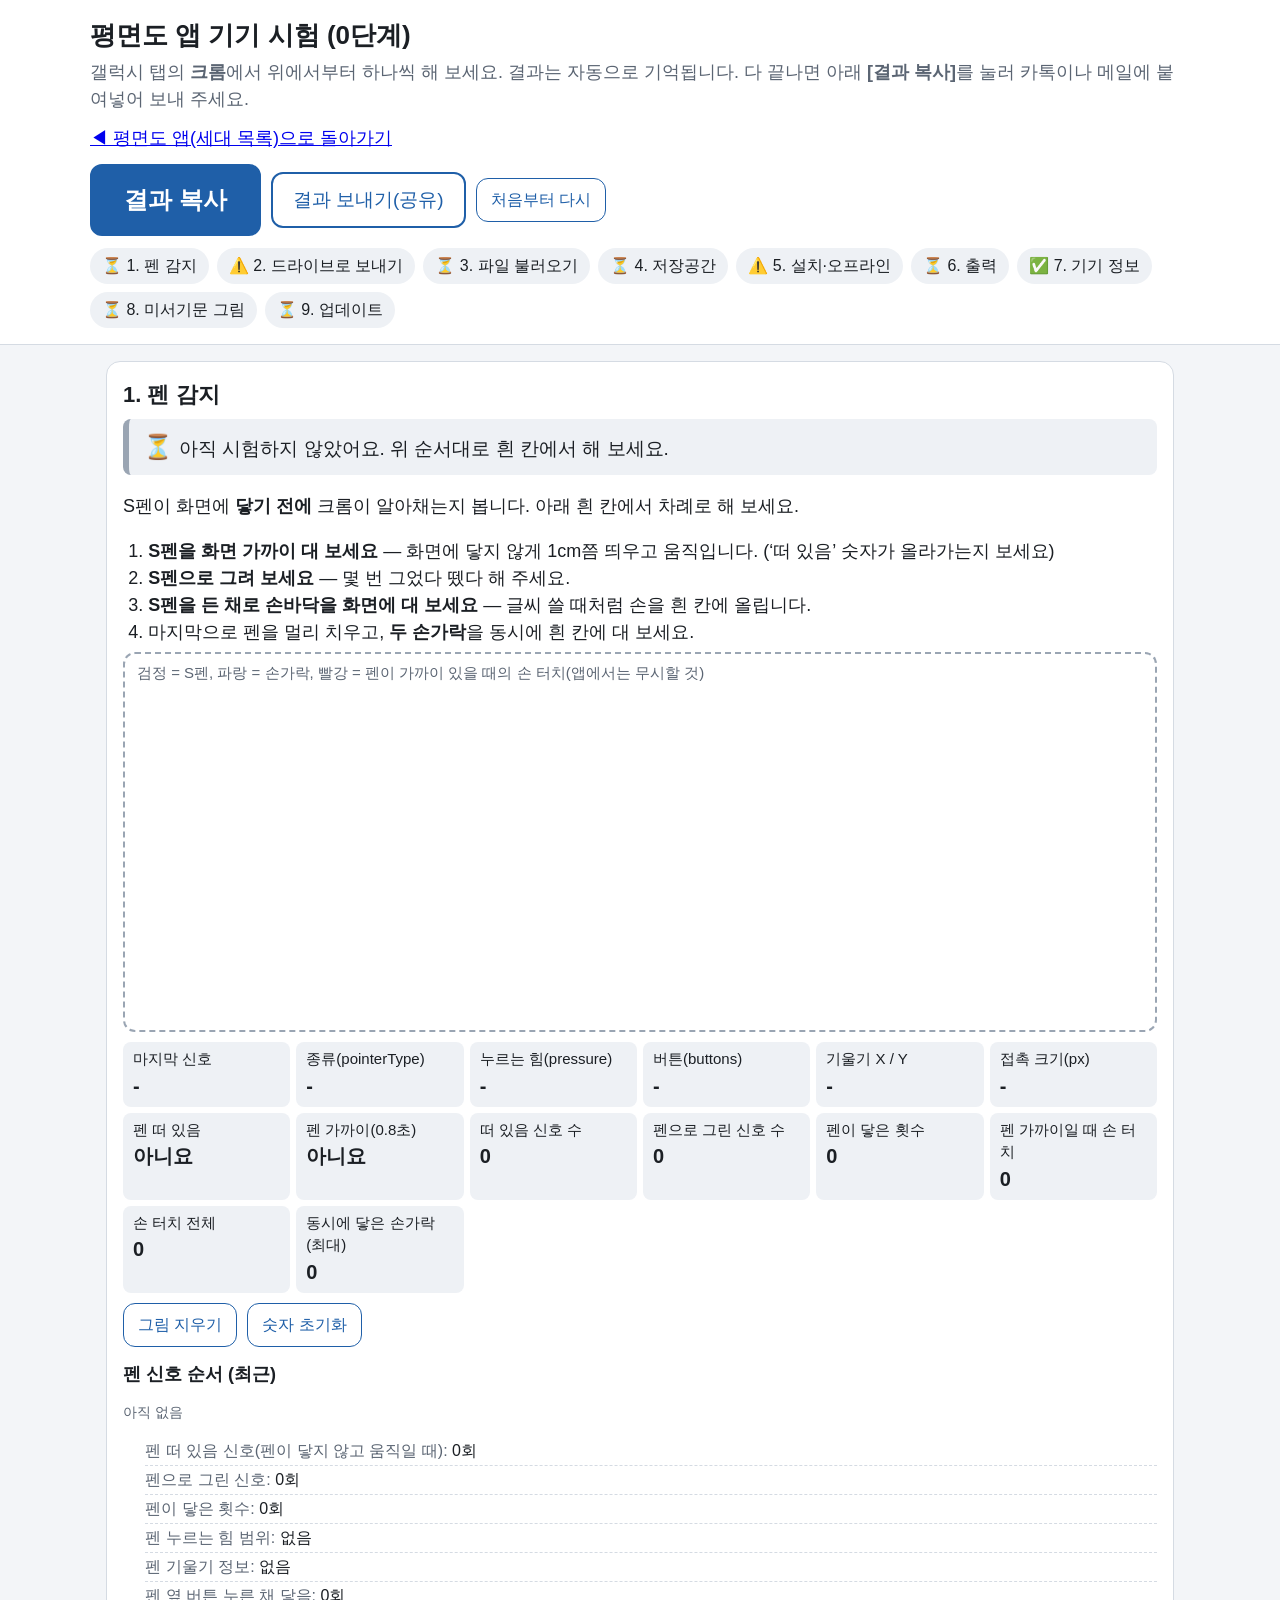
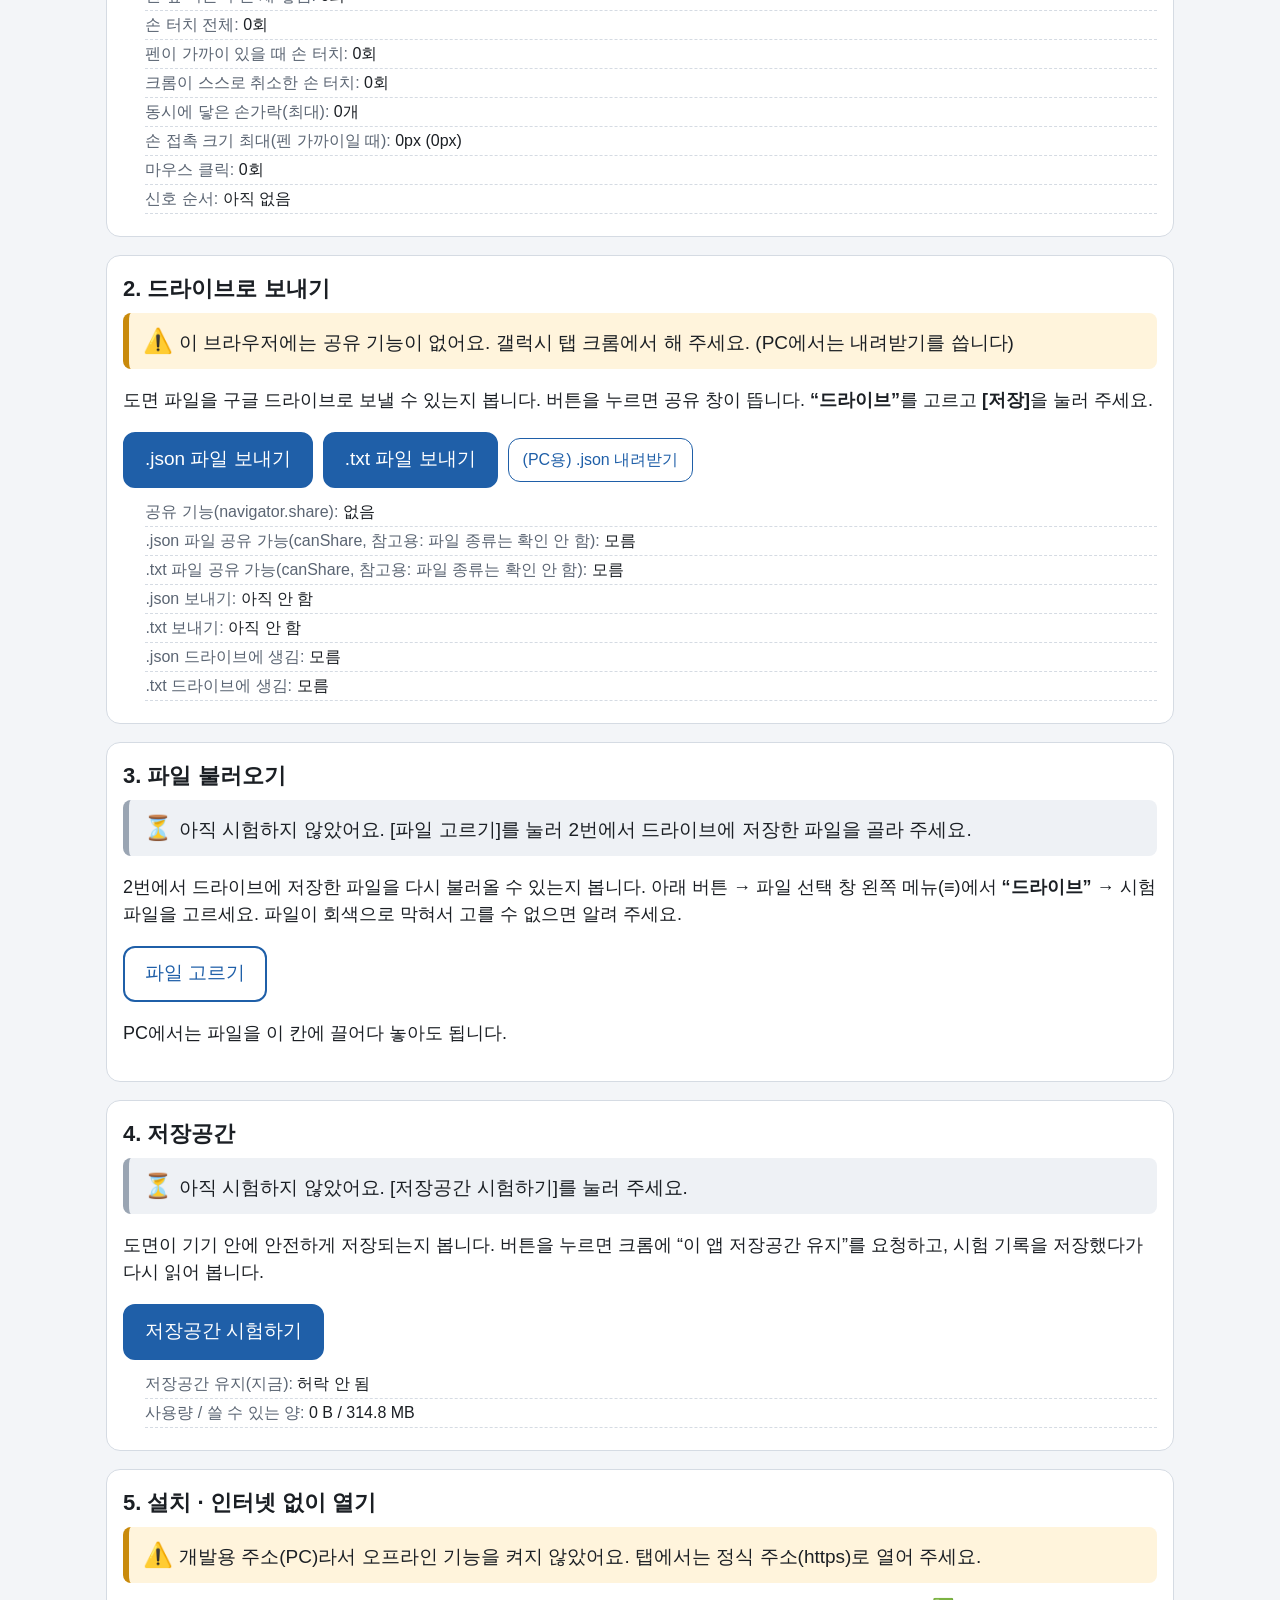
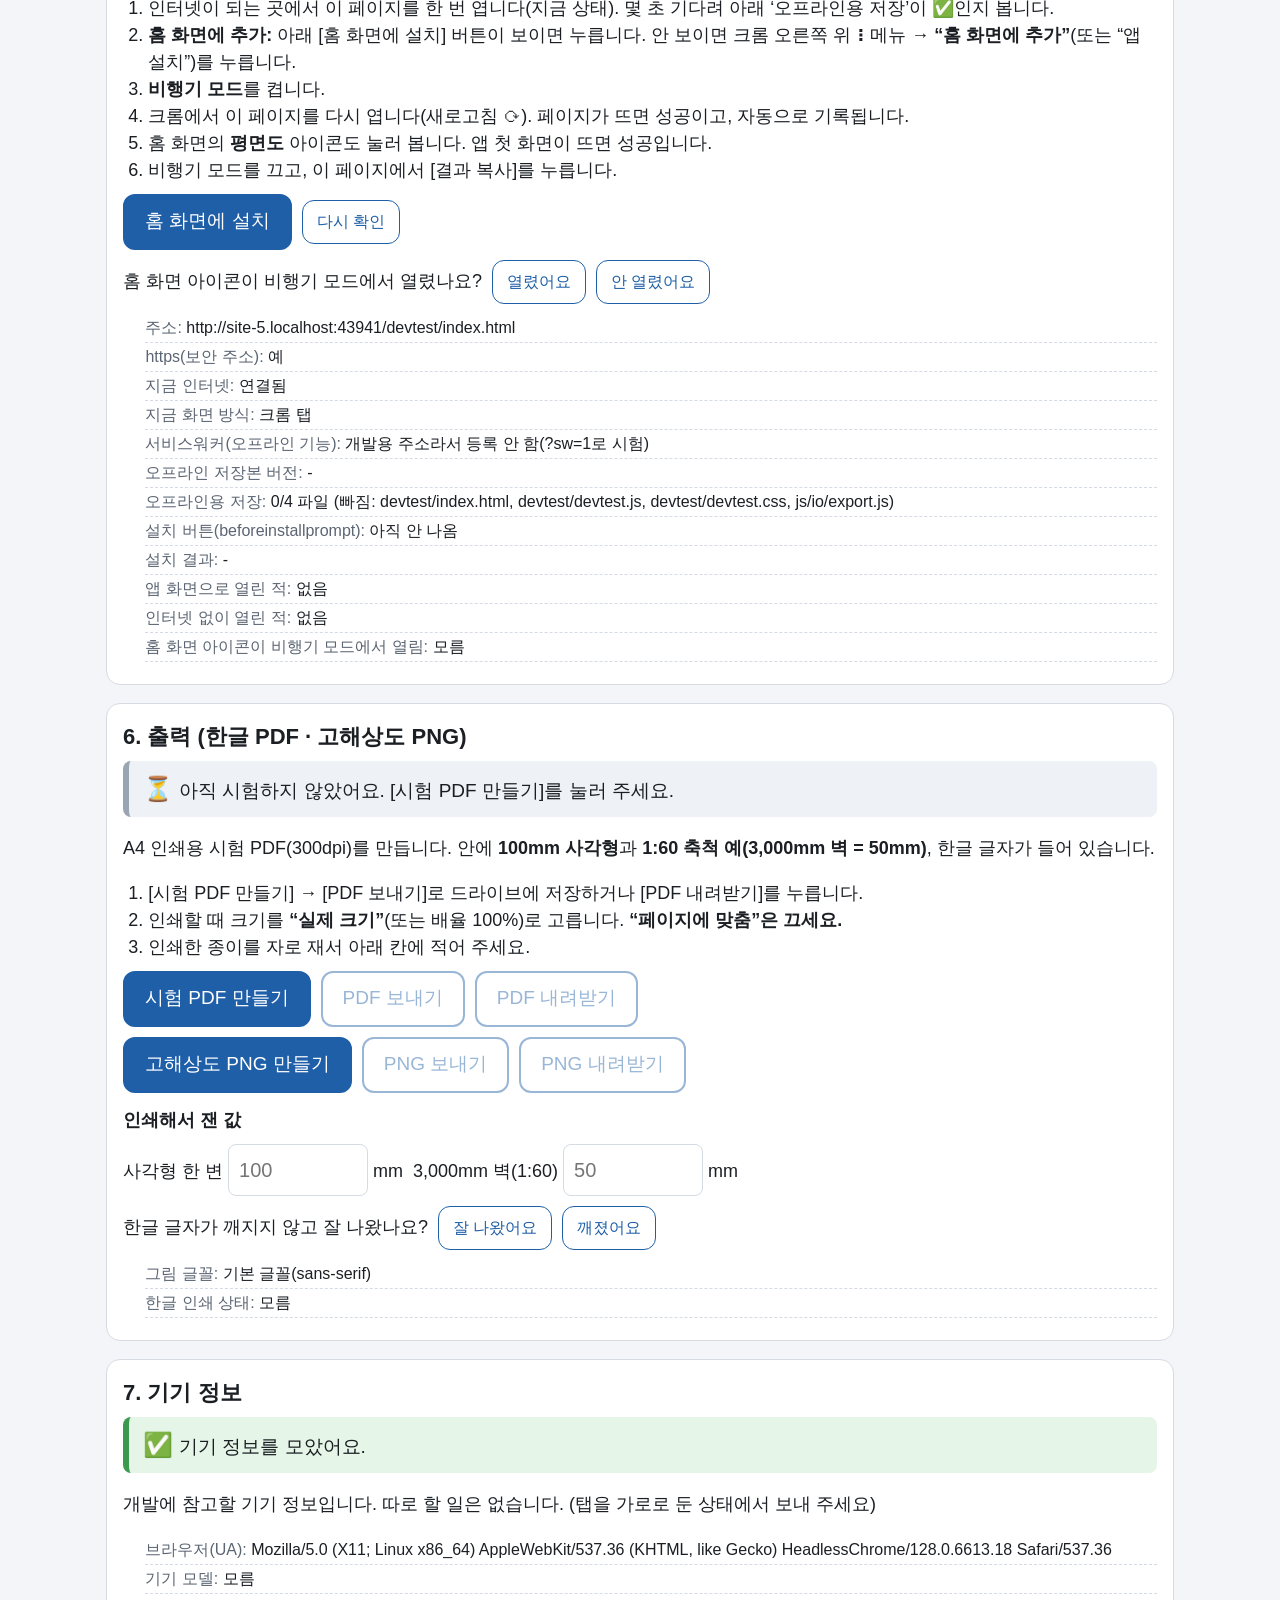
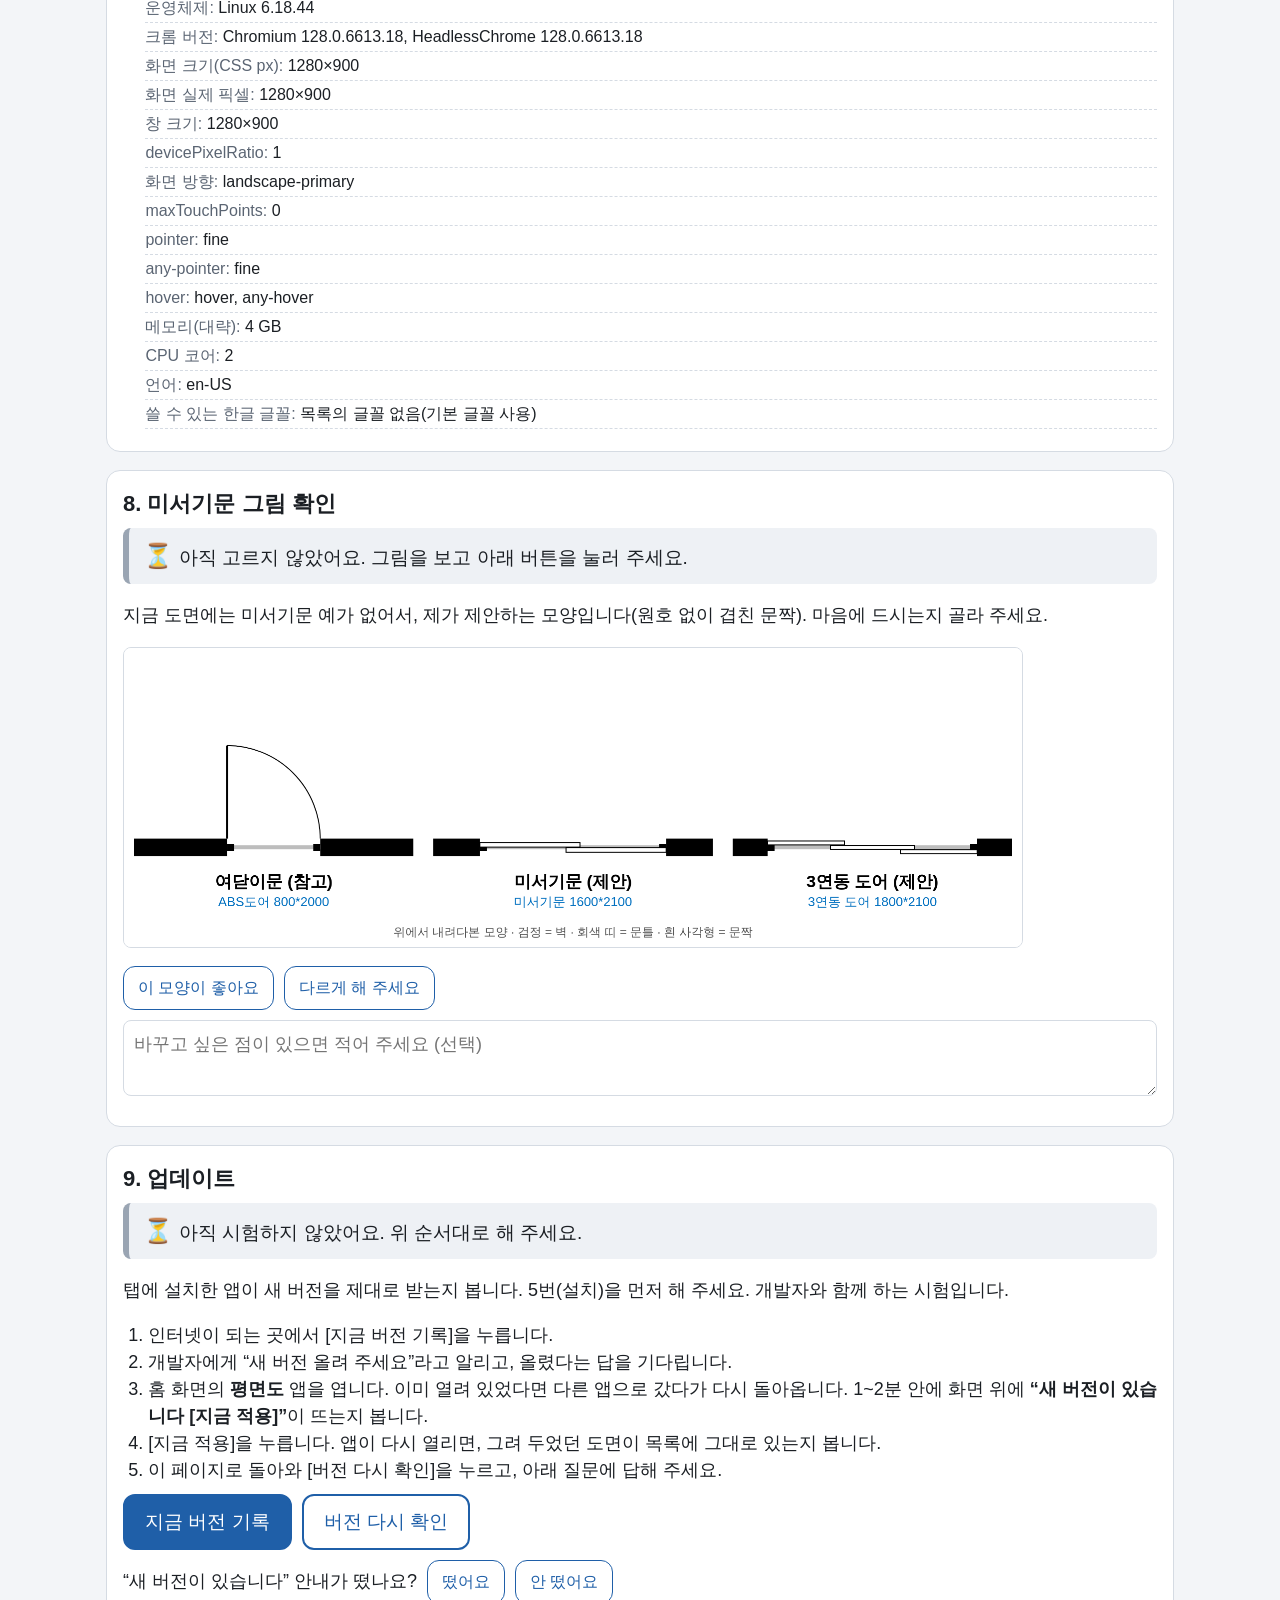
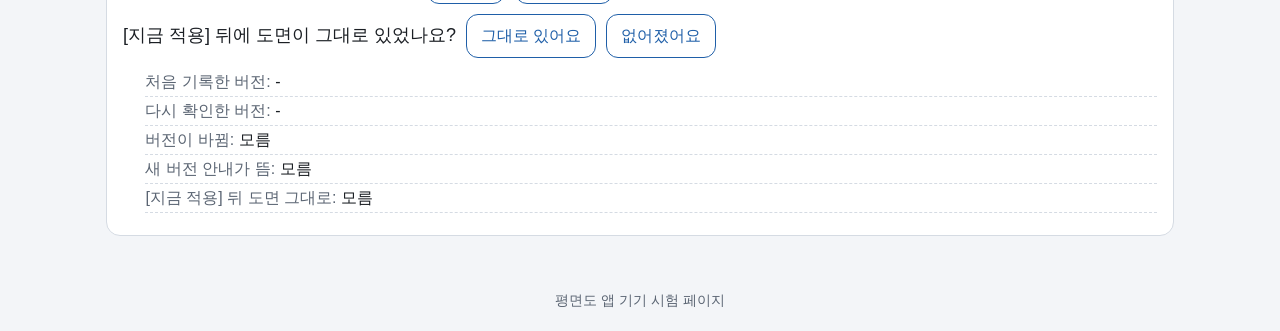
==== devtest/index.html @ 55244ece "평면도 앱 0.6.1: 사선 벽, 회전(되돌리기와 분리) Co-Authored-By: Claude Opus 5.5 <noreply@anthropic.com>" ====
<!doctype html>
<html lang="ko">
<head>
<meta charset="utf-8">
<meta name="viewport" content="width=device-width, initial-scale=1">
<title>평면도 앱 기기 시험</title>
<meta name="theme-color" content="#1f5fae">
<!-- The app manifest lets Chrome offer "install" from this page too (scope = app root). -->
<link rel="manifest" href="../manifest.webmanifest">
<link rel="icon" href="../icons/icon.svg" type="image/svg+xml">
<link rel="stylesheet" href="./devtest.css">
<script type="module" src="./devtest.js"></script>
</head>
<body>

<header class="top">
  <div class="top-inner">
    <h1>평면도 앱 기기 시험 (0단계)</h1>
    <p class="intro">
      갤럭시 탭의 <b>크롬</b>에서 위에서부터 하나씩 해 보세요. 결과는 자동으로 기억됩니다.
      다 끝나면 아래 <b>[결과 복사]</b>를 눌러 카톡이나 메일에 붙여넣어 보내 주세요.
    </p>
    <p class="intro"><a href="../index.html">◀ 평면도 앱(세대 목록)으로 돌아가기</a></p>
    <div class="row">
      <button id="copyBtn" class="primary huge" type="button">결과 복사</button>
      <button id="shareResultBtn" type="button">결과 보내기(공유)</button>
      <button id="resetBtn" class="small" type="button">처음부터 다시</button>
    </div>
    <p id="copyMsg" class="msg" role="status"></p>
    <div id="copyFallbackBox" hidden>
      <p>아래 글을 길게 눌러 <b>전체 선택 → 복사</b>해 주세요.</p>
      <textarea id="copyFallback" readonly></textarea>
    </div>
    <ul id="overview" class="overview"></ul>
  </div>
</header>

<main>

  <!-- 1. Pen -->
  <section class="test" id="t-pen">
    <h2>1. 펜 감지</h2>
    <div class="status" data-status="pending"></div>
    <p>S펜이 화면에 <b>닿기 전에</b> 크롬이 알아채는지 봅니다. 아래 흰 칸에서 차례로 해 보세요.</p>
    <ol>
      <li><b>S펜을 화면 가까이 대 보세요</b> — 화면에 닿지 않게 1cm쯤 띄우고 움직입니다. (‘떠 있음’ 숫자가 올라가는지 보세요)</li>
      <li><b>S펜으로 그려 보세요</b> — 몇 번 그었다 뗐다 해 주세요.</li>
      <li><b>S펜을 든 채로 손바닥을 화면에 대 보세요</b> — 글씨 쓸 때처럼 손을 흰 칸에 올립니다.</li>
      <li>마지막으로 펜을 멀리 치우고, <b>두 손가락</b>을 동시에 흰 칸에 대 보세요.</li>
    </ol>
    <div class="pad-wrap" id="penPad">
      <canvas id="penInk"></canvas>
      <canvas id="penOverlay"></canvas>
      <span class="pad-hint">검정 = S펜, 파랑 = 손가락, 빨강 = 펜이 가까이 있을 때의 손 터치(앱에서는 무시할 것)</span>
    </div>
    <div class="live" id="penLive"></div>
    <div class="row">
      <button id="penClear" class="small" type="button">그림 지우기</button>
      <button id="penReset" class="small" type="button">숫자 초기화</button>
    </div>
    <h3>펜 신호 순서 (최근)</h3>
    <p class="seq" id="penSeq">아직 없음</p>
    <ul class="facts"></ul>
  </section>

  <!-- 2. Share to Drive -->
  <section class="test" id="t-share">
    <h2>2. 드라이브로 보내기</h2>
    <div class="status" data-status="pending"></div>
    <p>도면 파일을 구글 드라이브로 보낼 수 있는지 봅니다. 버튼을 누르면 공유 창이 뜹니다. <b>“드라이브”</b>를 고르고 <b>[저장]</b>을 눌러 주세요.</p>
    <div class="row">
      <button id="shareJson" class="primary" type="button">.json 파일 보내기</button>
      <button id="shareTxt" class="primary" type="button">.txt 파일 보내기</button>
      <button id="downloadJson" class="small" type="button">(PC용) .json 내려받기</button>
    </div>
    <p id="shareMsg" class="msg" role="status"></p>
    <div id="shareConfirm" hidden>
      <p>드라이브에 파일이 생겼나요? (드라이브 앱이나 drive.google.com에서 확인)</p>
      <div class="row">
        <button class="small" type="button" data-confirm="json-yes">.json 생겼어요</button>
        <button class="small" type="button" data-confirm="json-no">.json 안 생겼어요</button>
        <button class="small" type="button" data-confirm="txt-yes">.txt 생겼어요</button>
        <button class="small" type="button" data-confirm="txt-no">.txt 안 생겼어요</button>
      </div>
    </div>
    <ul class="facts"></ul>
  </section>

  <!-- 3. File import -->
  <section class="test" id="t-file">
    <h2>3. 파일 불러오기</h2>
    <div class="status" data-status="pending"></div>
    <p>2번에서 드라이브에 저장한 파일을 다시 불러올 수 있는지 봅니다. 아래 버튼 → 파일 선택 창 왼쪽 메뉴(≡)에서 <b>“드라이브”</b> → 시험 파일을 고르세요.
      파일이 회색으로 막혀서 고를 수 없으면 알려 주세요.</p>
    <div class="row">
      <label class="filebtn">파일 고르기<input type="file" id="fileInput"></label>
    </div>
    <p class="intro">PC에서는 파일을 이 칸에 끌어다 놓아도 됩니다.</p>
    <ul class="facts"></ul>
  </section>

  <!-- 4. Storage -->
  <section class="test" id="t-storage">
    <h2>4. 저장공간</h2>
    <div class="status" data-status="pending"></div>
    <p>도면이 기기 안에 안전하게 저장되는지 봅니다. 버튼을 누르면 크롬에 “이 앱 저장공간 유지”를 요청하고, 시험 기록을 저장했다가 다시 읽어 봅니다.</p>
    <div class="row">
      <button id="storageBtn" class="primary" type="button">저장공간 시험하기</button>
    </div>
    <ul class="facts"></ul>
  </section>

  <!-- 5. Install / offline -->
  <section class="test" id="t-install">
    <h2>5. 설치 · 인터넷 없이 열기</h2>
    <div class="status" data-status="pending"></div>
    <ol>
      <li>인터넷이 되는 곳에서 이 페이지를 한 번 엽니다(지금 상태). 몇 초 기다려 아래 ‘오프라인용 저장’이 ✅인지 봅니다.</li>
      <li><b>홈 화면에 추가:</b> 아래 [홈 화면에 설치] 버튼이 보이면 누릅니다. 안 보이면 크롬 오른쪽 위 <b>⋮</b> 메뉴 → <b>“홈 화면에 추가”</b>(또는 “앱 설치”)를 누릅니다.</li>
      <li><b>비행기 모드</b>를 켭니다.</li>
      <li>크롬에서 이 페이지를 다시 엽니다(새로고침 ⟳). 페이지가 뜨면 성공이고, 자동으로 기록됩니다.</li>
      <li>홈 화면의 <b>평면도</b> 아이콘도 눌러 봅니다. 앱 첫 화면이 뜨면 성공입니다.</li>
      <li>비행기 모드를 끄고, 이 페이지에서 [결과 복사]를 누릅니다.</li>
    </ol>
    <div class="row">
      <button id="installBtn" class="primary" type="button" hidden>홈 화면에 설치</button>
      <button id="installRecheck" class="small" type="button">다시 확인</button>
    </div>
    <div class="row" id="homeIconConfirm">
      <span>홈 화면 아이콘이 비행기 모드에서 열렸나요?</span>
      <button class="small" type="button" data-home="yes">열렸어요</button>
      <button class="small" type="button" data-home="no">안 열렸어요</button>
    </div>
    <ul class="facts"></ul>
  </section>

  <!-- 6. Print -->
  <section class="test" id="t-print">
    <h2>6. 출력 (한글 PDF · 고해상도 PNG)</h2>
    <div class="status" data-status="pending"></div>
    <p>A4 인쇄용 시험 PDF(300dpi)를 만듭니다. 안에 <b>100mm 사각형</b>과 <b>1:60 축척 예(3,000mm 벽 = 50mm)</b>, 한글 글자가 들어 있습니다.</p>
    <ol>
      <li>[시험 PDF 만들기] → [PDF 보내기]로 드라이브에 저장하거나 [PDF 내려받기]를 누릅니다.</li>
      <li>인쇄할 때 크기를 <b>“실제 크기”</b>(또는 배율 100%)로 고릅니다. <b>“페이지에 맞춤”은 끄세요.</b></li>
      <li>인쇄한 종이를 자로 재서 아래 칸에 적어 주세요.</li>
    </ol>
    <div class="row">
      <button id="pdfMake" class="primary" type="button">시험 PDF 만들기</button>
      <button id="pdfShare" type="button" disabled>PDF 보내기</button>
      <button id="pdfDownload" type="button" disabled>PDF 내려받기</button>
    </div>
    <div class="row">
      <button id="pngMake" class="primary" type="button">고해상도 PNG 만들기</button>
      <button id="pngShare" type="button" disabled>PNG 보내기</button>
      <button id="pngDownload" type="button" disabled>PNG 내려받기</button>
    </div>
    <p id="printMsg" class="msg" role="status"></p>
    <div class="preview" id="printPreview"></div>
    <h3>인쇄해서 잰 값</h3>
    <div class="row">
      <label>사각형 한 변 <input type="number" id="measSquare" inputmode="decimal" step="0.1" placeholder="100"> mm</label>
      <label>3,000mm 벽(1:60) <input type="number" id="measWall" inputmode="decimal" step="0.1" placeholder="50"> mm</label>
    </div>
    <div class="row">
      <span>한글 글자가 깨지지 않고 잘 나왔나요?</span>
      <button class="small" type="button" data-korean="yes">잘 나왔어요</button>
      <button class="small" type="button" data-korean="no">깨졌어요</button>
    </div>
    <ul class="facts"></ul>
  </section>

  <!-- 7. Device info -->
  <section class="test" id="t-device">
    <h2>7. 기기 정보</h2>
    <div class="status" data-status="pending"></div>
    <p>개발에 참고할 기기 정보입니다. 따로 할 일은 없습니다. (탭을 가로로 둔 상태에서 보내 주세요)</p>
    <ul class="facts"></ul>
  </section>

  <!-- 8. Sliding door drawing -->
  <section class="test" id="t-door">
    <h2>8. 미서기문 그림 확인</h2>
    <div class="status" data-status="pending"></div>
    <p>지금 도면에는 미서기문 예가 없어서, 제가 제안하는 모양입니다(원호 없이 겹친 문짝). 마음에 드시는지 골라 주세요.</p>
    <canvas id="doorCanvas" class="door-canvas" width="1800" height="600"></canvas>
    <div class="row">
      <button class="small" type="button" data-door="ok">이 모양이 좋아요</button>
      <button class="small" type="button" data-door="change">다르게 해 주세요</button>
    </div>
    <textarea id="doorNote" class="note" placeholder="바꾸고 싶은 점이 있으면 적어 주세요 (선택)"></textarea>
    <ul class="facts"></ul>
  </section>

  <!-- 9. Update -->
  <section class="test" id="t-update">
    <h2>9. 업데이트</h2>
    <div class="status" data-status="pending"></div>
    <p>탭에 설치한 앱이 새 버전을 제대로 받는지 봅니다. 5번(설치)을 먼저 해 주세요. 개발자와 함께 하는 시험입니다.</p>
    <ol>
      <li>인터넷이 되는 곳에서 [지금 버전 기록]을 누릅니다.</li>
      <li>개발자에게 “새 버전 올려 주세요”라고 알리고, 올렸다는 답을 기다립니다.</li>
      <li>홈 화면의 <b>평면도</b> 앱을 엽니다. 이미 열려 있었다면 다른 앱으로 갔다가 다시 돌아옵니다. 1~2분 안에 화면 위에 <b>“새 버전이 있습니다 [지금 적용]”</b>이 뜨는지 봅니다.</li>
      <li>[지금 적용]을 누릅니다. 앱이 다시 열리면, 그려 두었던 도면이 목록에 그대로 있는지 봅니다.</li>
      <li>이 페이지로 돌아와 [버전 다시 확인]을 누르고, 아래 질문에 답해 주세요.</li>
    </ol>
    <div class="row">
      <button id="updateRecord" class="primary" type="button">지금 버전 기록</button>
      <button id="updateRecheck" type="button">버전 다시 확인</button>
    </div>
    <div class="row">
      <span>“새 버전이 있습니다” 안내가 떴나요?</span>
      <button class="small" type="button" data-update-banner="yes">떴어요</button>
      <button class="small" type="button" data-update-banner="no">안 떴어요</button>
    </div>
    <div class="row">
      <span>[지금 적용] 뒤에 도면이 그대로 있었나요?</span>
      <button class="small" type="button" data-update-kept="yes">그대로 있어요</button>
      <button class="small" type="button" data-update-kept="no">없어졌어요</button>
    </div>
    <ul class="facts"></ul>
  </section>

</main>

<footer id="footer">평면도 앱 기기 시험 페이지</footer>
</body>
</html>
---- devtest/devtest.css ----
/* Stage-0 device test page. Big touch targets, plain layout, light theme (tablet in the field). */

:root {
  --font: "Malgun Gothic", "맑은 고딕", "Apple SD Gothic Neo", "Noto Sans KR", "Noto Sans CJK KR", sans-serif;
  --bg: #f3f5f8;
  --card: #ffffff;
  --text: #1b1f24;
  --muted: #5b6573;
  --line: #d5dbe3;
  --primary: #1f5fa8;
  --primary-text: #ffffff;
  --ok-bg: #e5f5e8;
  --ok-line: #3c9a4f;
  --fail-bg: #fde8e8;
  --fail-line: #c63b3b;
  --warn-bg: #fff4dc;
  --warn-line: #c98a0b;
  --pending-bg: #eef1f5;
  --pending-line: #9aa5b3;
  color-scheme: light;
}

* { box-sizing: border-box; }

html { -webkit-text-size-adjust: 100%; }

body {
  margin: 0;
  background: var(--bg);
  color: var(--text);
  font-family: var(--font);
  font-size: 18px;
  line-height: 1.5;
}

.top {
  background: var(--card);
  border-bottom: 1px solid var(--line);
  padding: 16px;
}

.top h1 { margin: 0 0 4px; font-size: 26px; }
.top .intro { margin: 0 0 12px; color: var(--muted); }

main, .top-inner { max-width: 1100px; margin: 0 auto; }
main { padding: 16px; }

.row { display: flex; flex-wrap: wrap; gap: 10px; align-items: center; margin: 10px 0; }

button, .filebtn {
  font: inherit;
  font-size: 19px;
  min-height: 56px;
  padding: 10px 20px;
  border-radius: 12px;
  border: 2px solid var(--primary);
  background: var(--card);
  color: var(--primary);
  cursor: pointer;
  touch-action: manipulation;
  display: inline-flex;
  align-items: center;
  justify-content: center;
}
button:active, .filebtn:active { transform: translateY(1px); }
button.primary { background: var(--primary); color: var(--primary-text); }
button.huge { font-size: 24px; min-height: 72px; padding: 12px 32px; font-weight: bold; }
button.small { font-size: 16px; min-height: 44px; padding: 6px 14px; border-width: 1px; }
button:disabled { opacity: 0.45; cursor: default; }
button.chosen { background: var(--ok-line); border-color: var(--ok-line); color: #fff; }

.filebtn input { display: none; }

.msg { margin: 8px 0; font-weight: bold; }

textarea {
  width: 100%;
  min-height: 220px;
  font: 15px/1.4 ui-monospace, Consolas, monospace;
  padding: 10px;
  border: 1px solid var(--line);
  border-radius: 8px;
}
textarea.note { min-height: 70px; font: inherit; }

input[type="number"] {
  font: inherit;
  font-size: 20px;
  width: 7em;
  min-height: 52px;
  padding: 6px 10px;
  border: 1px solid var(--line);
  border-radius: 8px;
}

/* Overview list of all tests at the top. */
.overview { list-style: none; margin: 12px 0 0; padding: 0; display: flex; flex-wrap: wrap; gap: 8px; }
.overview a {
  display: inline-block;
  padding: 6px 12px;
  border-radius: 999px;
  background: var(--pending-bg);
  color: var(--text);
  text-decoration: none;
  font-size: 16px;
}

/* One card per test. */
.test {
  background: var(--card);
  border: 1px solid var(--line);
  border-radius: 14px;
  padding: 16px;
  margin: 0 0 18px;
}
.test h2 { margin: 0 0 8px; font-size: 22px; }
.test h3 { margin: 14px 0 4px; font-size: 18px; }
.test ol, .test ul { margin: 6px 0; padding-left: 1.4em; }

.status {
  border-left: 6px solid var(--pending-line);
  background: var(--pending-bg);
  border-radius: 8px;
  padding: 10px 14px;
  margin: 8px 0 12px;
  font-size: 19px;
}
.status[data-status="ok"] { border-color: var(--ok-line); background: var(--ok-bg); }
.status[data-status="fail"] { border-color: var(--fail-line); background: var(--fail-bg); }
.status[data-status="warn"] { border-color: var(--warn-line); background: var(--warn-bg); }
.status .icon { font-size: 24px; margin-right: 6px; }

.facts { margin: 8px 0; padding: 0; list-style: none; font-size: 16px; color: var(--muted); }
.facts li { padding: 2px 0; border-bottom: 1px dashed var(--line); }
.facts b { color: var(--text); font-weight: normal; }

/* Pen test canvas. */
.pad-wrap {
  position: relative;
  width: 100%;
  height: 380px;
  border: 2px dashed var(--pending-line);
  border-radius: 12px;
  background: #fff;
  overflow: hidden;
}
.pad-wrap canvas { position: absolute; left: 0; top: 0; width: 100%; height: 100%; }
#penInk { touch-action: none; }
#penOverlay { pointer-events: none; }
.pad-hint {
  position: absolute; left: 12px; top: 8px;
  color: var(--muted); font-size: 15px; pointer-events: none;
}

.live {
  display: grid;
  grid-template-columns: repeat(auto-fill, minmax(150px, 1fr));
  gap: 6px;
  margin: 10px 0;
}
.live div {
  background: var(--pending-bg);
  border-radius: 8px;
  padding: 6px 10px;
  font-size: 15px;
}
.live div b { display: block; font-size: 20px; }
.live .on { background: var(--ok-bg); }

.seq { font-size: 14px; color: var(--muted); word-break: break-all; }

.door-canvas { width: 100%; max-width: 900px; height: auto; border: 1px solid var(--line); border-radius: 8px; background: #fff; }

.preview img { max-width: 220px; border: 1px solid var(--line); }

footer { color: var(--muted); font-size: 14px; text-align: center; padding: 20px; }

@media (max-width: 600px) {
  body { font-size: 17px; }
  .top h1 { font-size: 22px; }
  button.huge { width: 100%; }
}
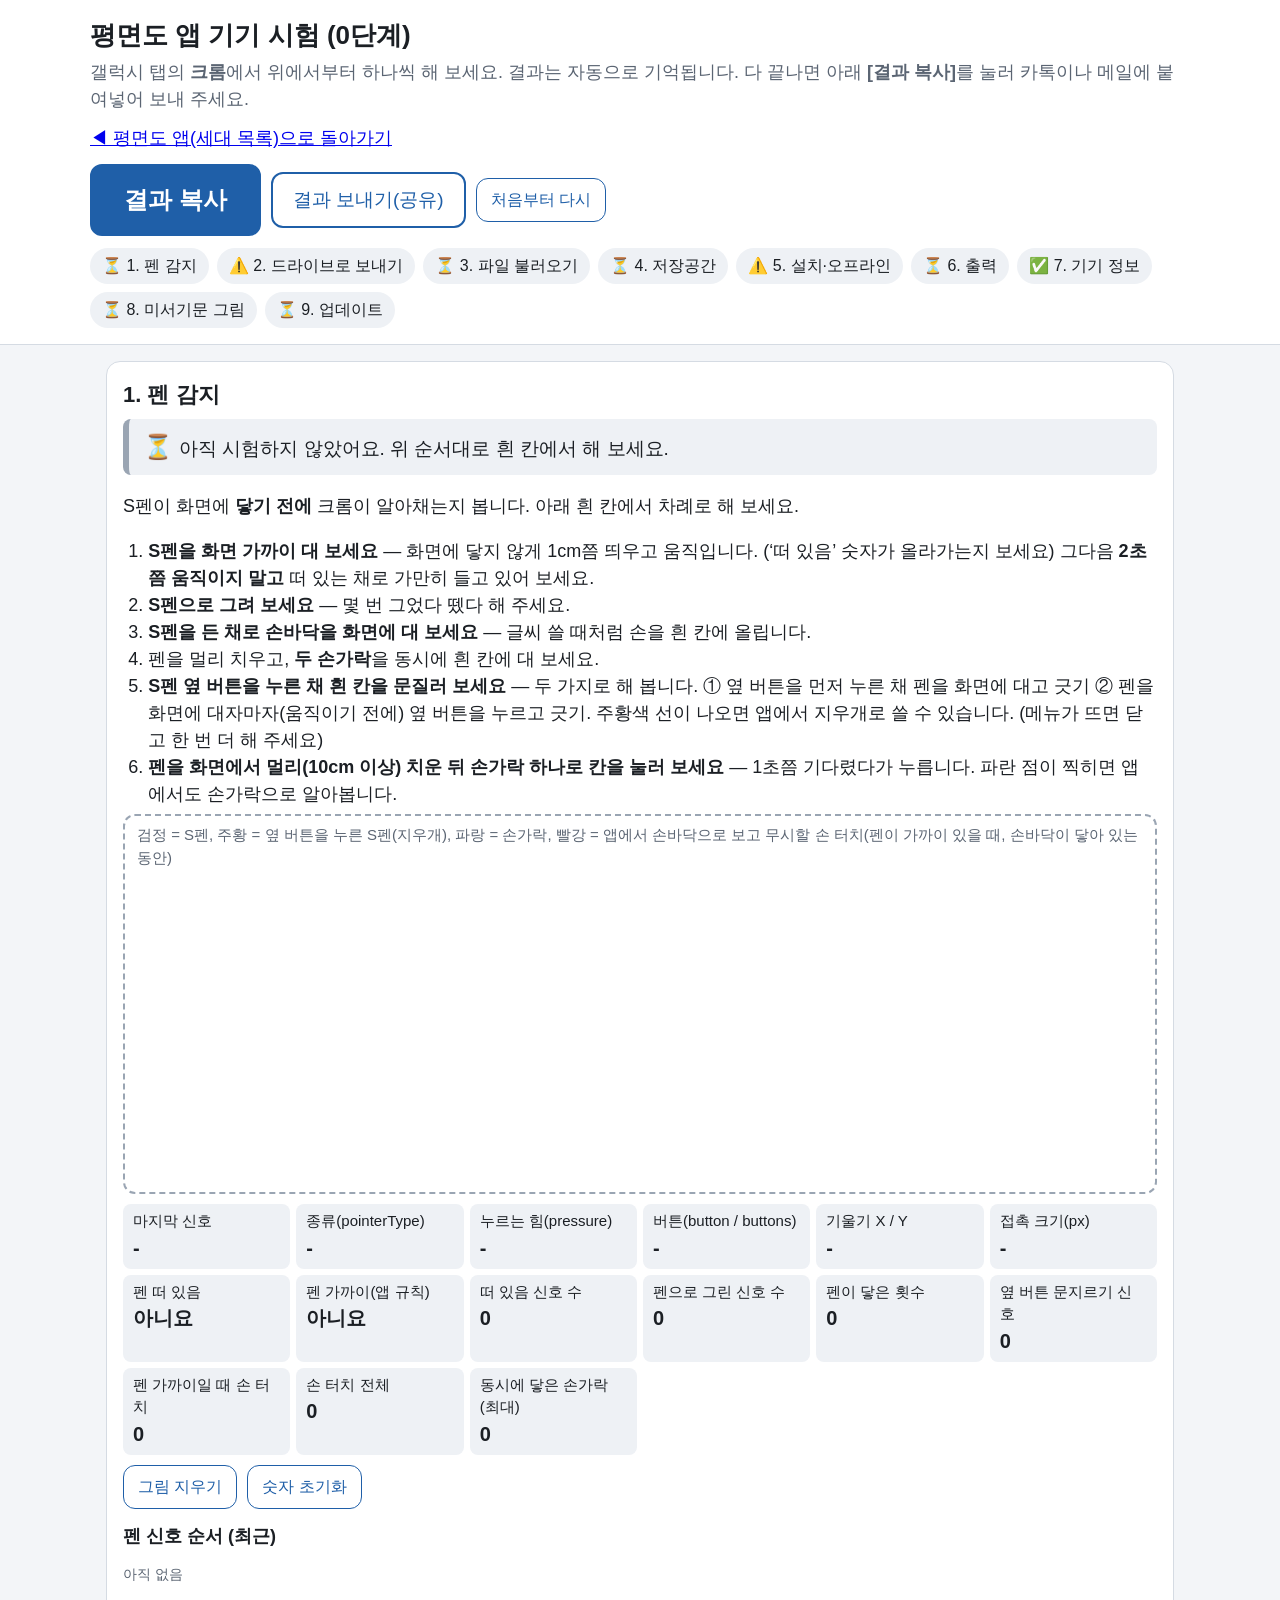
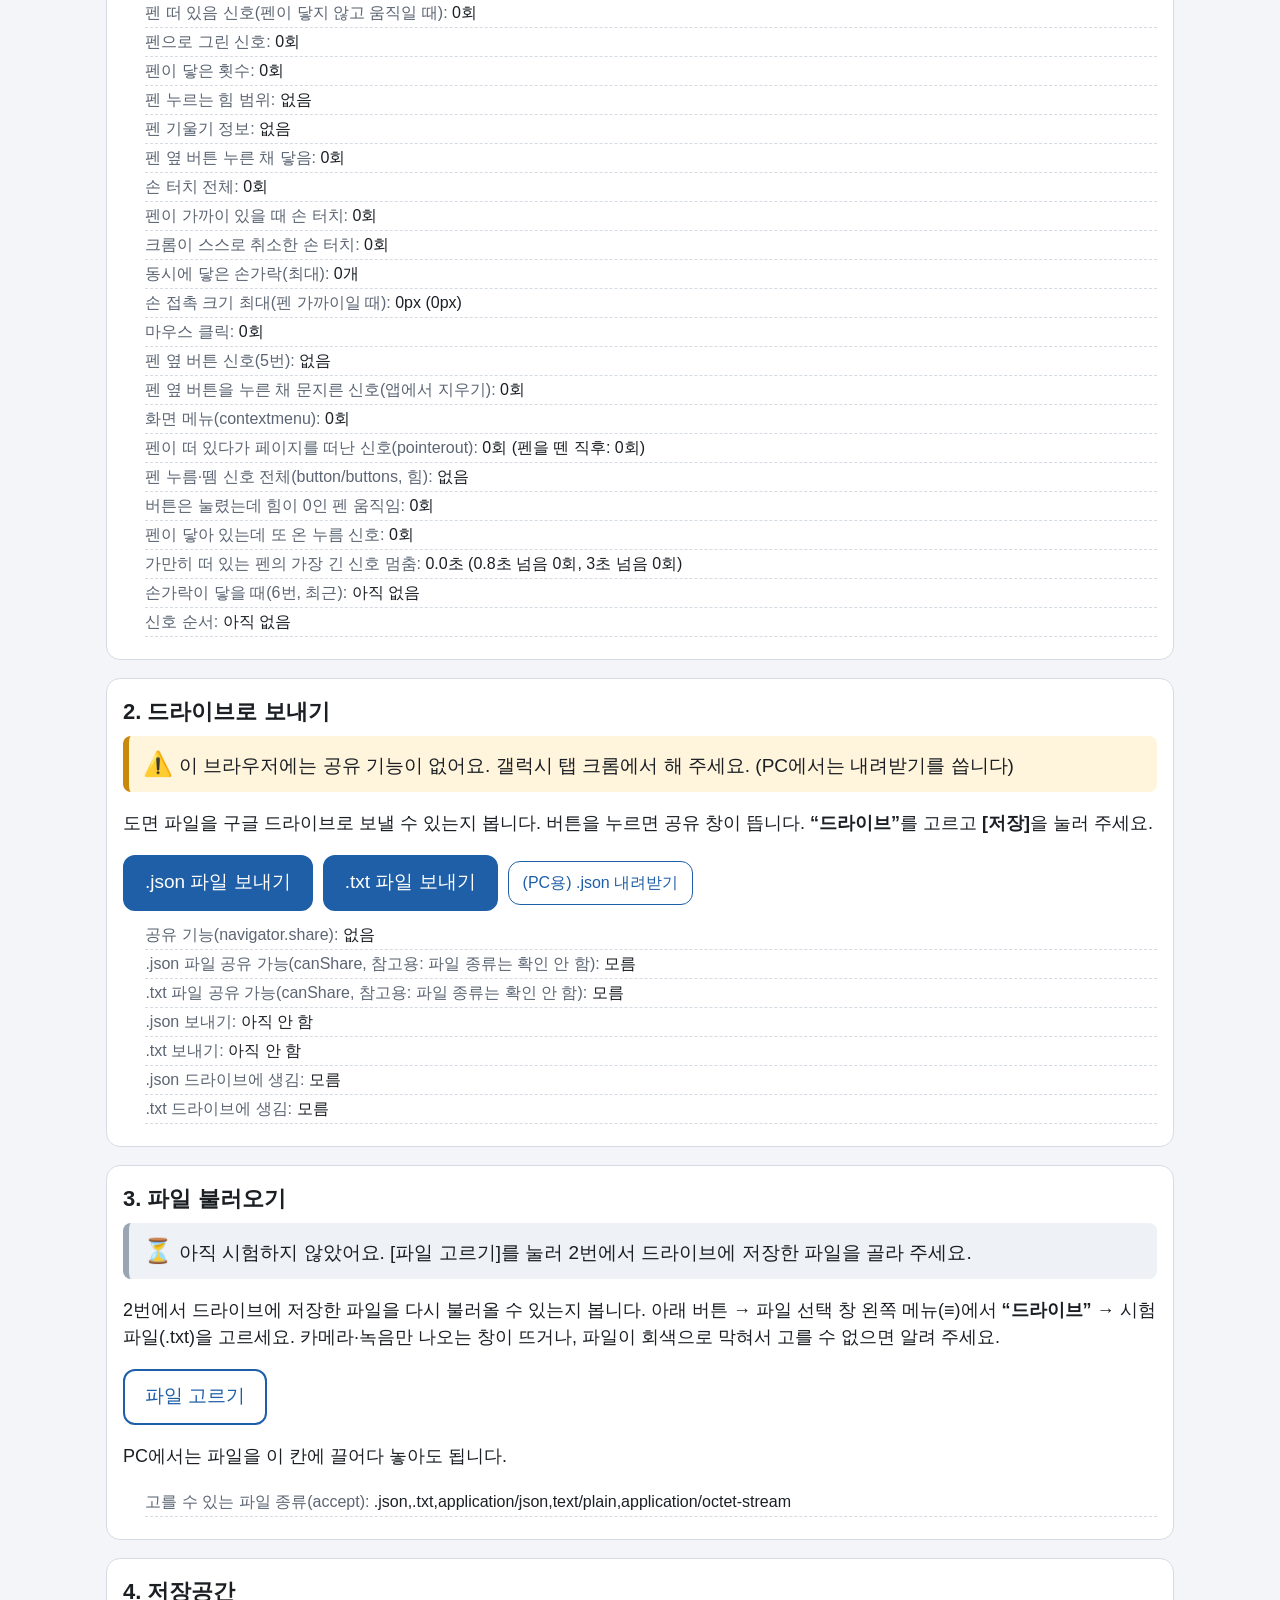
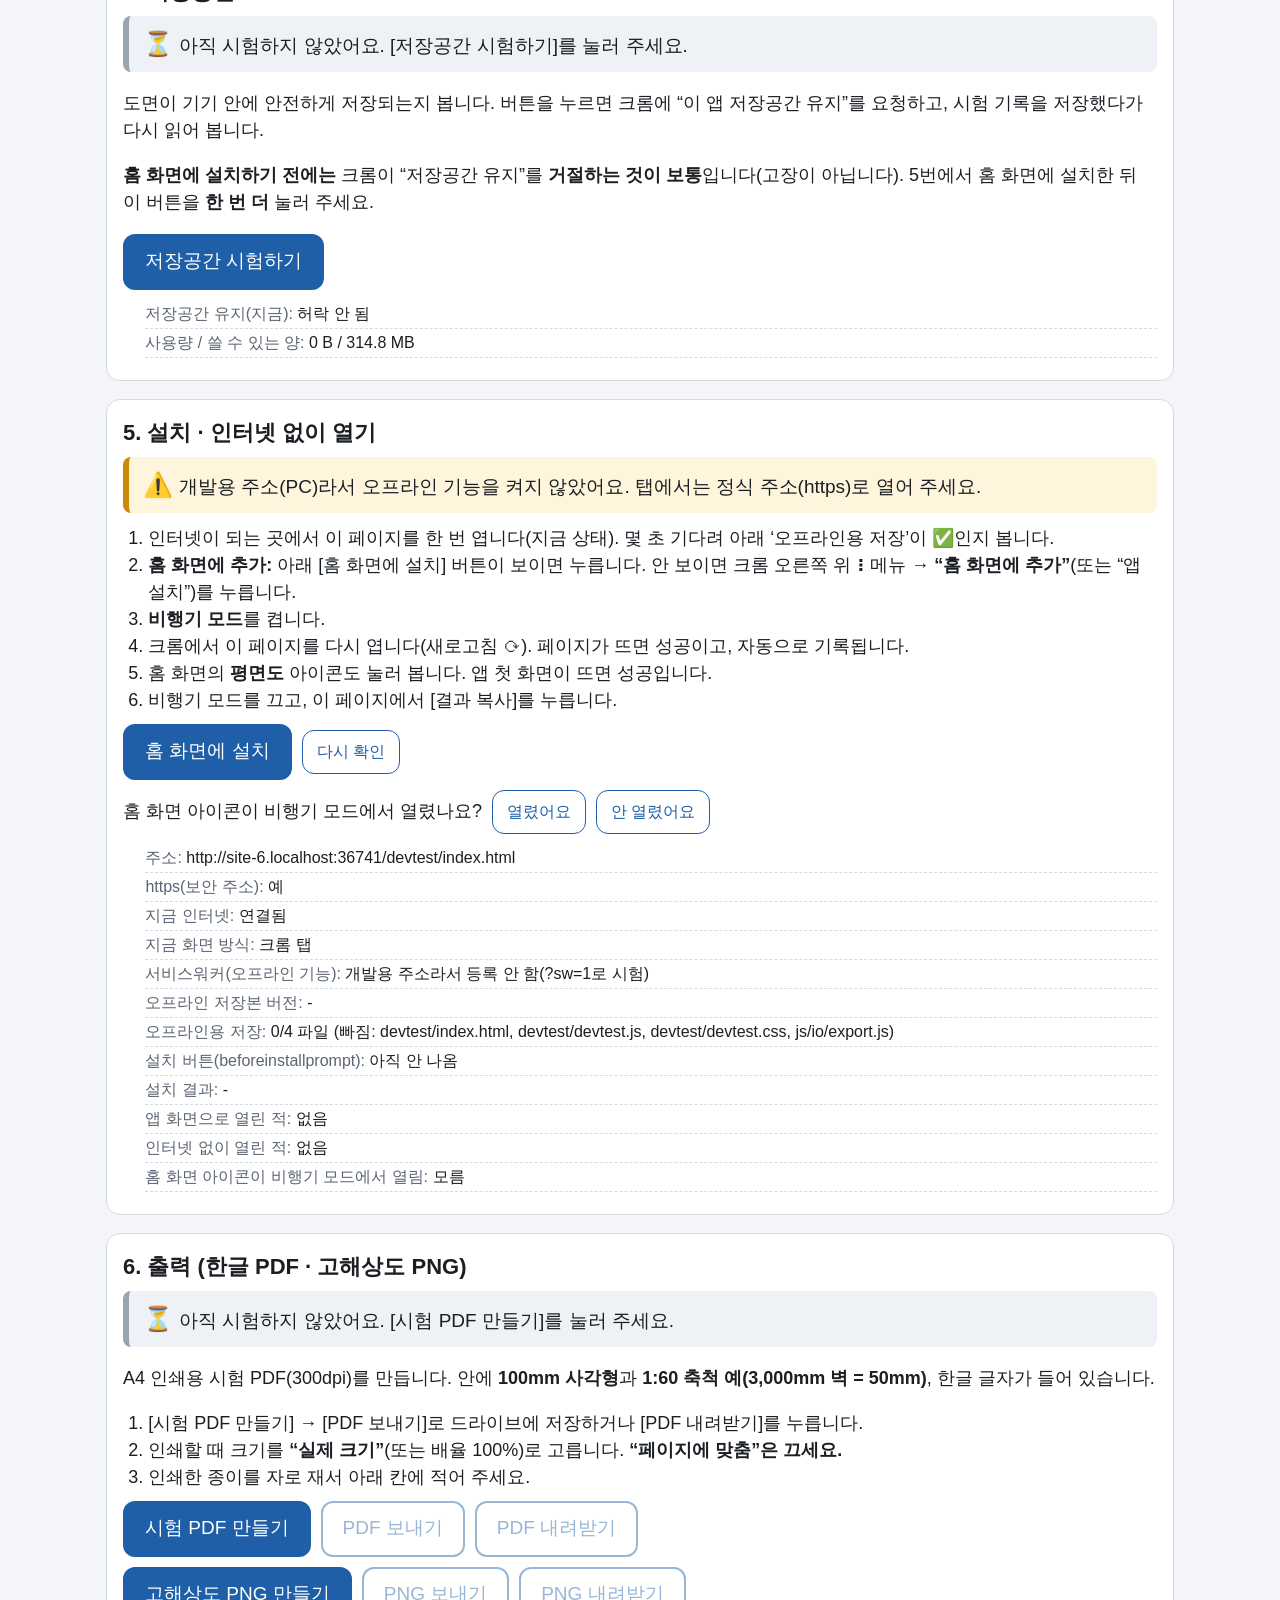
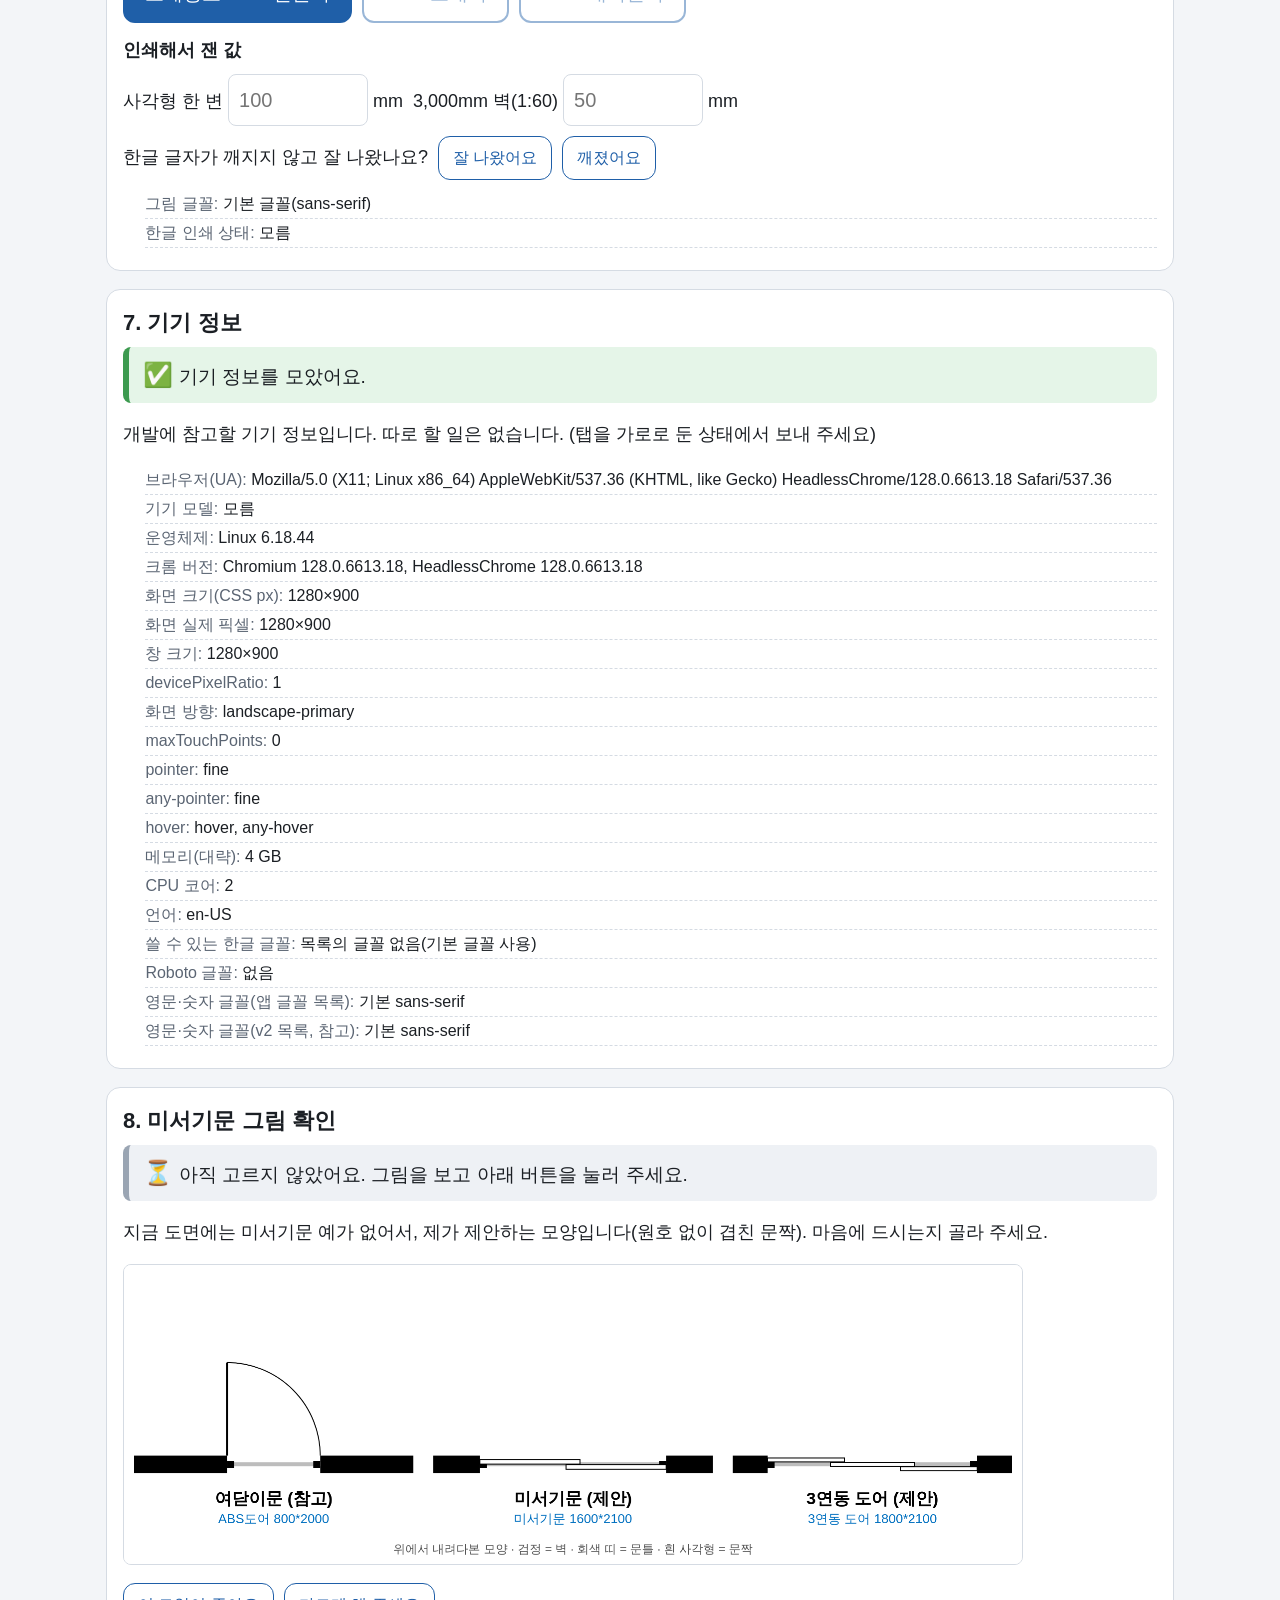
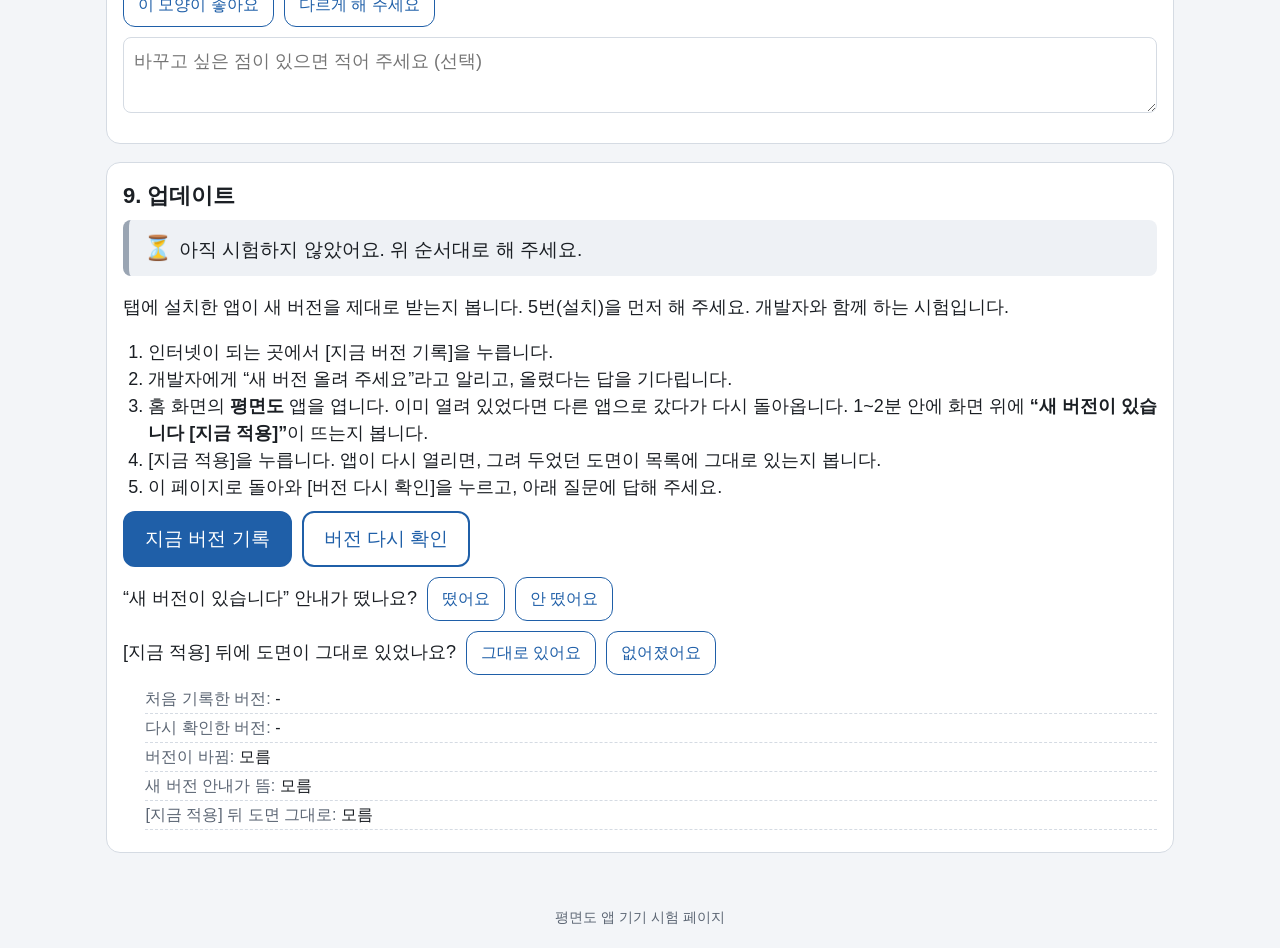
==== commit 28b3f1d4: "평면도 앱 0.6.3: 탭 시험 반영 (펜 근처 판정, S펜 버튼 지우기, 파일 선택, 글꼴, 기기 시험 v3) Co-Authored-By: Claude Opus 5.5 <nore" ====
--- a/devtest/index.html
+++ b/devtest/index.html
@@ -43,15 +43,17 @@
     <div class="status" data-status="pending"></div>
     <p>S펜이 화면에 <b>닿기 전에</b> 크롬이 알아채는지 봅니다. 아래 흰 칸에서 차례로 해 보세요.</p>
     <ol>
-      <li><b>S펜을 화면 가까이 대 보세요</b> — 화면에 닿지 않게 1cm쯤 띄우고 움직입니다. (‘떠 있음’ 숫자가 올라가는지 보세요)</li>
+      <li><b>S펜을 화면 가까이 대 보세요</b> — 화면에 닿지 않게 1cm쯤 띄우고 움직입니다. (‘떠 있음’ 숫자가 올라가는지 보세요) 그다음 <b>2초쯤 움직이지 말고</b> 떠 있는 채로 가만히 들고 있어 보세요.</li>
       <li><b>S펜으로 그려 보세요</b> — 몇 번 그었다 뗐다 해 주세요.</li>
       <li><b>S펜을 든 채로 손바닥을 화면에 대 보세요</b> — 글씨 쓸 때처럼 손을 흰 칸에 올립니다.</li>
-      <li>마지막으로 펜을 멀리 치우고, <b>두 손가락</b>을 동시에 흰 칸에 대 보세요.</li>
+      <li>펜을 멀리 치우고, <b>두 손가락</b>을 동시에 흰 칸에 대 보세요.</li>
+      <li><b>S펜 옆 버튼을 누른 채 흰 칸을 문질러 보세요</b> — 두 가지로 해 봅니다. ① 옆 버튼을 먼저 누른 채 펜을 화면에 대고 긋기 ② 펜을 화면에 대자마자(움직이기 전에) 옆 버튼을 누르고 긋기. 주황색 선이 나오면 앱에서 지우개로 쓸 수 있습니다. (메뉴가 뜨면 닫고 한 번 더 해 주세요)</li>
+      <li><b>펜을 화면에서 멀리(10cm 이상) 치운 뒤 손가락 하나로 칸을 눌러 보세요</b> — 1초쯤 기다렸다가 누릅니다. 파란 점이 찍히면 앱에서도 손가락으로 알아봅니다.</li>
     </ol>
     <div class="pad-wrap" id="penPad">
       <canvas id="penInk"></canvas>
       <canvas id="penOverlay"></canvas>
-      <span class="pad-hint">검정 = S펜, 파랑 = 손가락, 빨강 = 펜이 가까이 있을 때의 손 터치(앱에서는 무시할 것)</span>
+      <span class="pad-hint">검정 = S펜, 주황 = 옆 버튼을 누른 S펜(지우개), 파랑 = 손가락, 빨강 = 앱에서 손바닥으로 보고 무시할 손 터치(펜이 가까이 있을 때, 손바닥이 닿아 있는 동안)</span>
     </div>
     <div class="live" id="penLive"></div>
     <div class="row">
@@ -90,10 +92,12 @@
   <section class="test" id="t-file">
     <h2>3. 파일 불러오기</h2>
     <div class="status" data-status="pending"></div>
-    <p>2번에서 드라이브에 저장한 파일을 다시 불러올 수 있는지 봅니다. 아래 버튼 → 파일 선택 창 왼쪽 메뉴(≡)에서 <b>“드라이브”</b> → 시험 파일을 고르세요.
-      파일이 회색으로 막혀서 고를 수 없으면 알려 주세요.</p>
-    <div class="row">
-      <label class="filebtn">파일 고르기<input type="file" id="fileInput"></label>
+    <p>2번에서 드라이브에 저장한 파일을 다시 불러올 수 있는지 봅니다. 아래 버튼 → 파일 선택 창 왼쪽 메뉴(≡)에서 <b>“드라이브”</b> → 시험 파일(.txt)을 고르세요.
+      카메라·녹음만 나오는 창이 뜨거나, 파일이 회색으로 막혀서 고를 수 없으면 알려 주세요.</p>
+    <div class="row">
+      <!-- Same file types as the app's [불러오기] (js/io/fileio.js IMPORT_ACCEPT): without them Android
+           Chrome offered only 카메라 / 캠코더 / 음성 녹음 / 사진 (v2 test, 2026-10-22). -->
+      <label class="filebtn">파일 고르기<input type="file" id="fileInput" accept=".json,.txt,application/json,text/plain,application/octet-stream"></label>
     </div>
     <p class="intro">PC에서는 파일을 이 칸에 끌어다 놓아도 됩니다.</p>
     <ul class="facts"></ul>
@@ -104,6 +108,7 @@
     <h2>4. 저장공간</h2>
     <div class="status" data-status="pending"></div>
     <p>도면이 기기 안에 안전하게 저장되는지 봅니다. 버튼을 누르면 크롬에 “이 앱 저장공간 유지”를 요청하고, 시험 기록을 저장했다가 다시 읽어 봅니다.</p>
+    <p><b>홈 화면에 설치하기 전에는</b> 크롬이 “저장공간 유지”를 <b>거절하는 것이 보통</b>입니다(고장이 아닙니다). 5번에서 홈 화면에 설치한 뒤 이 버튼을 <b>한 번 더</b> 눌러 주세요.</p>
     <div class="row">
       <button id="storageBtn" class="primary" type="button">저장공간 시험하기</button>
     </div>
--- a/devtest/devtest.css
+++ b/devtest/devtest.css
@@ -1,7 +1,8 @@
 /* Stage-0 device test page. Big touch targets, plain layout, light theme (tablet in the field). */
 
 :root {
-  --font: "Malgun Gothic", "맑은 고딕", "Apple SD Gothic Neo", "Noto Sans KR", "Noto Sans CJK KR", sans-serif;
+  /* Same list as FONT_STACK in ../js/ui/theme.js (Roboto: Latin letters in a sans face on Android). */
+  --font: "Malgun Gothic", "맑은 고딕", "Apple SD Gothic Neo", Roboto, "Noto Sans KR", "Noto Sans CJK KR", sans-serif;
   --bg: #f3f5f8;
   --card: #ffffff;
   --text: #1b1f24;
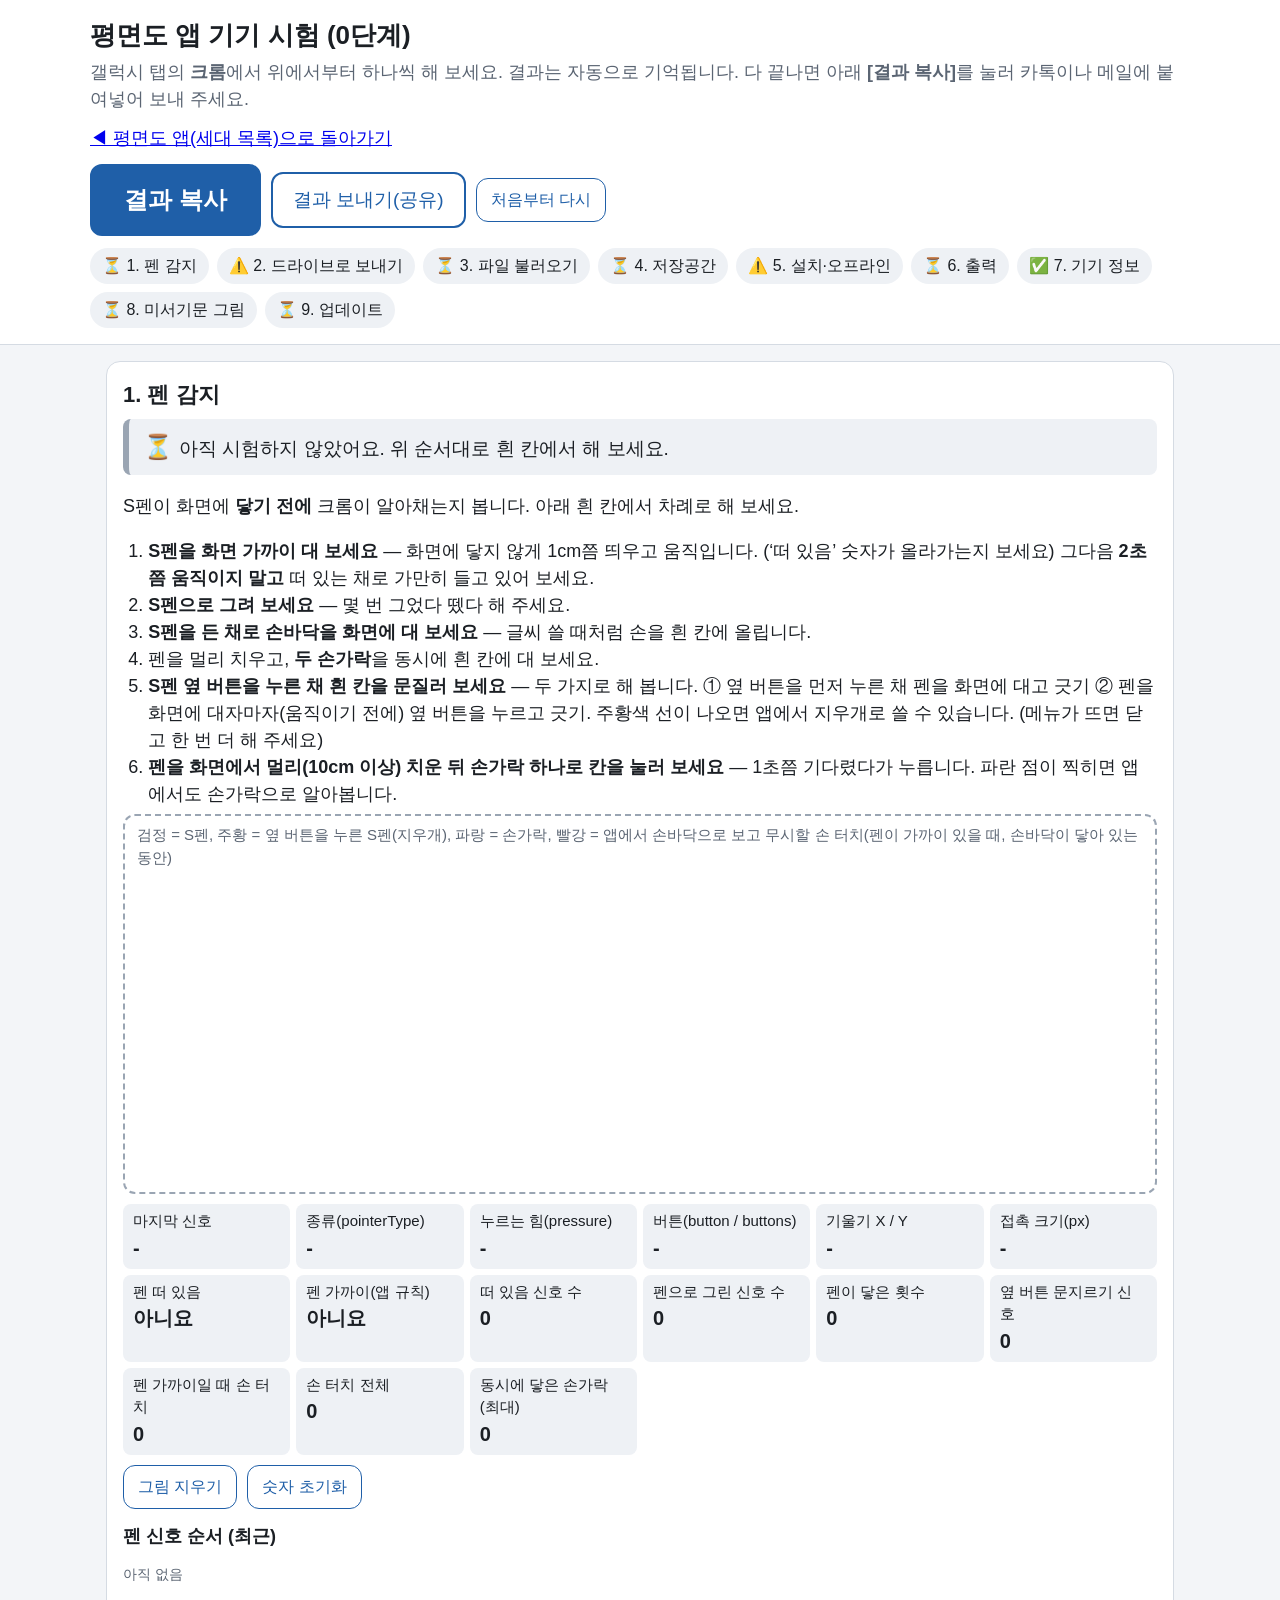
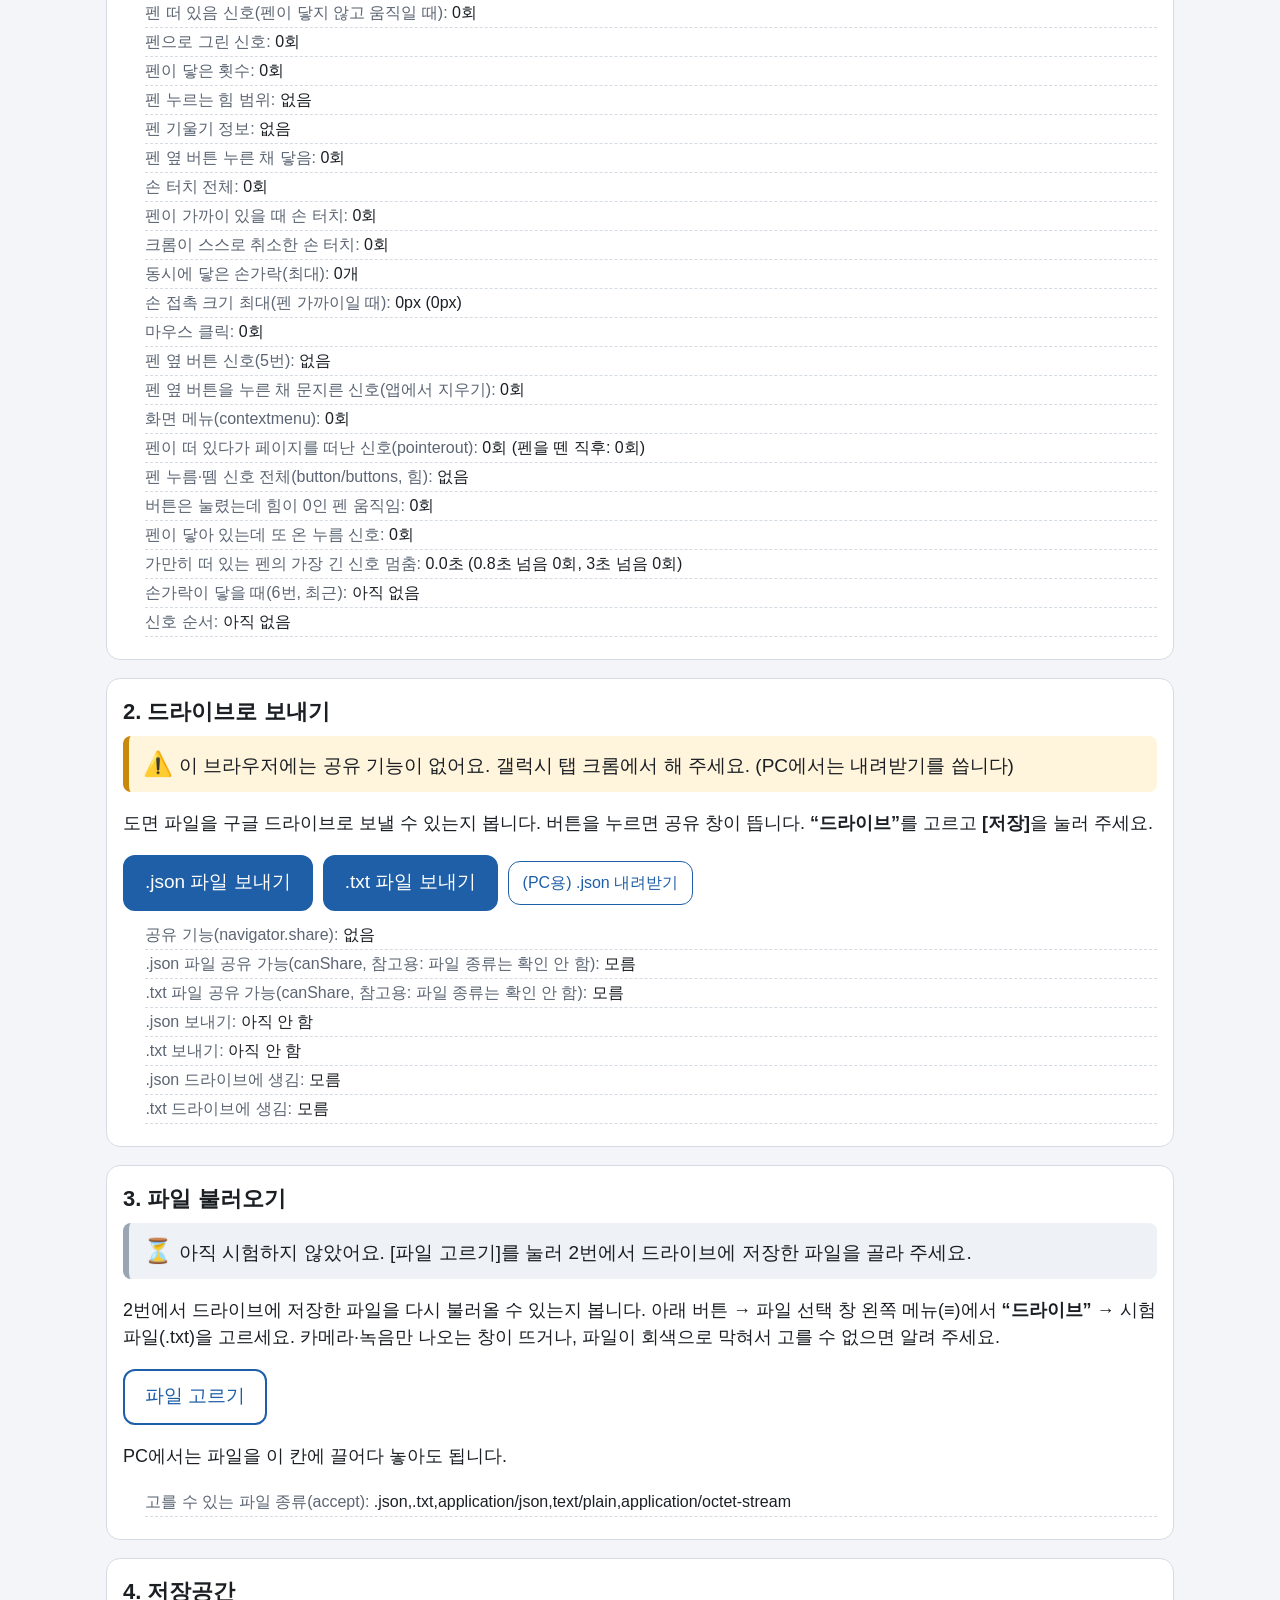
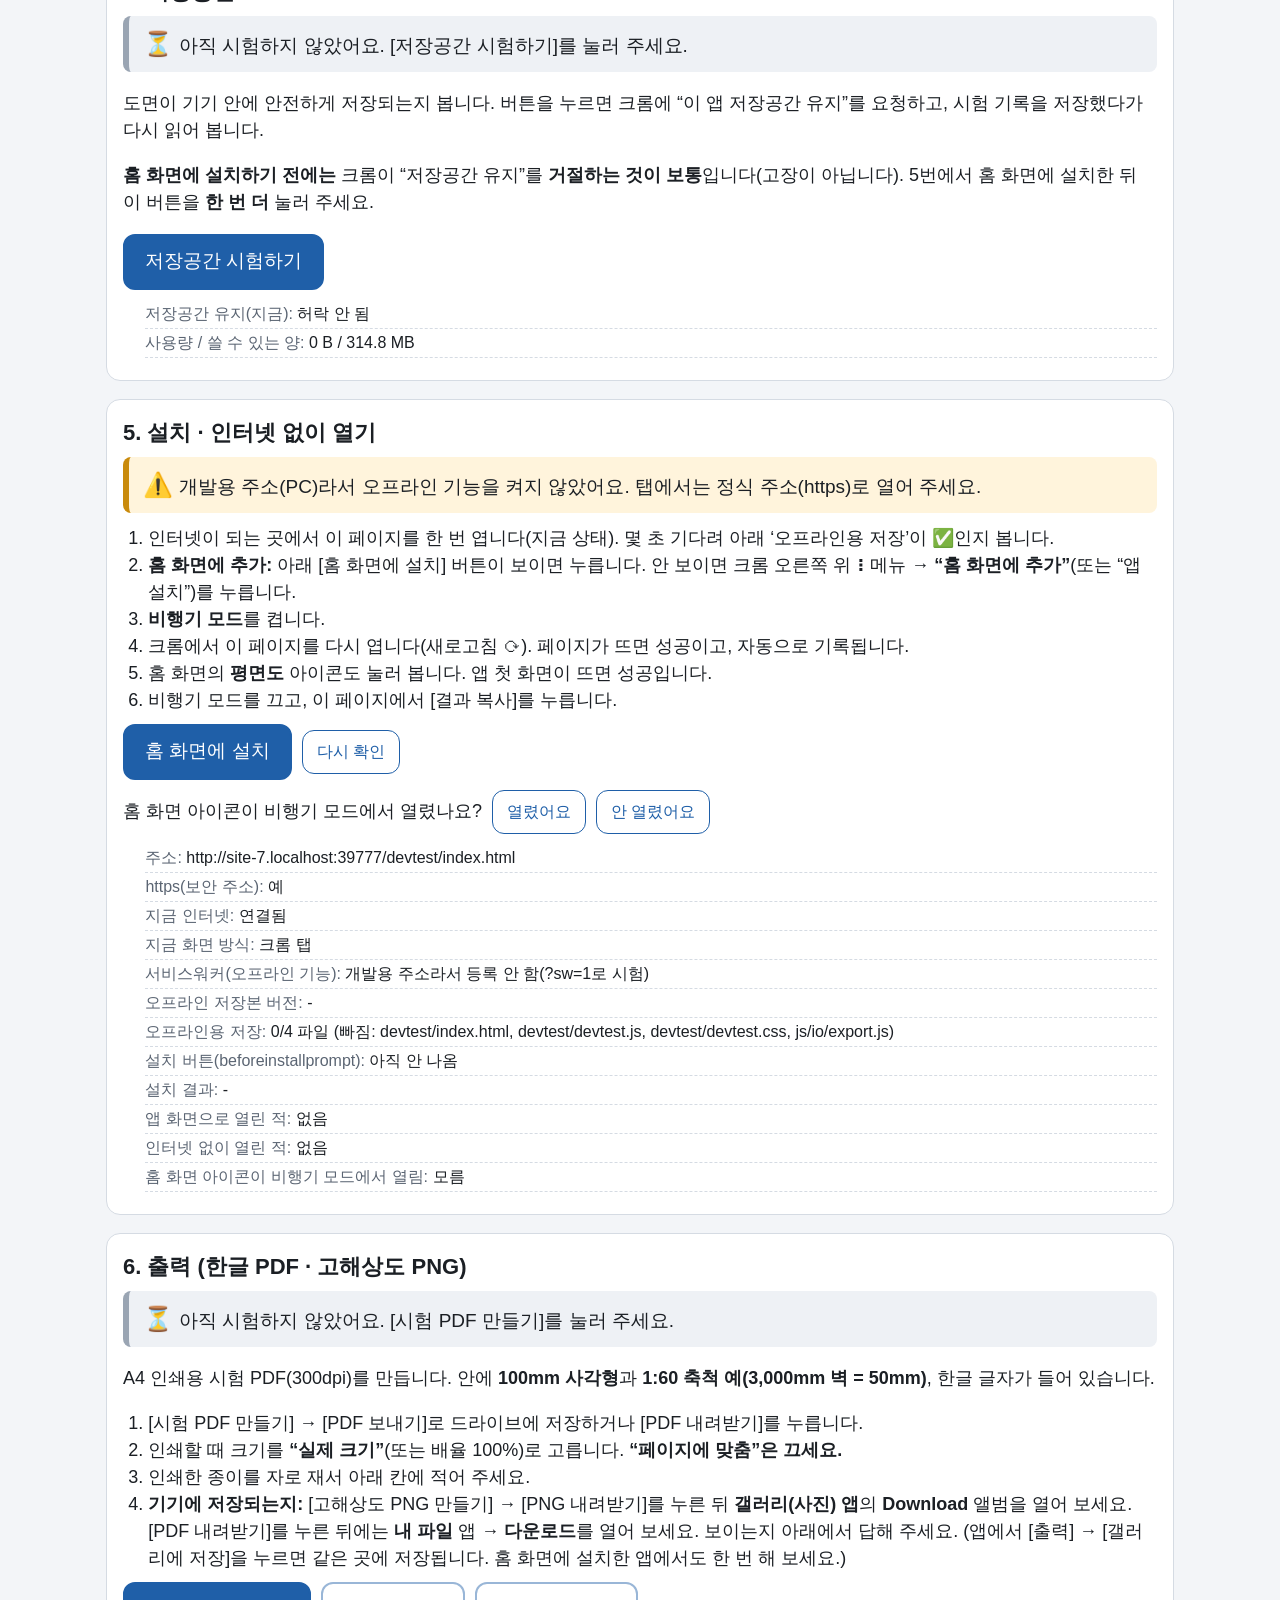
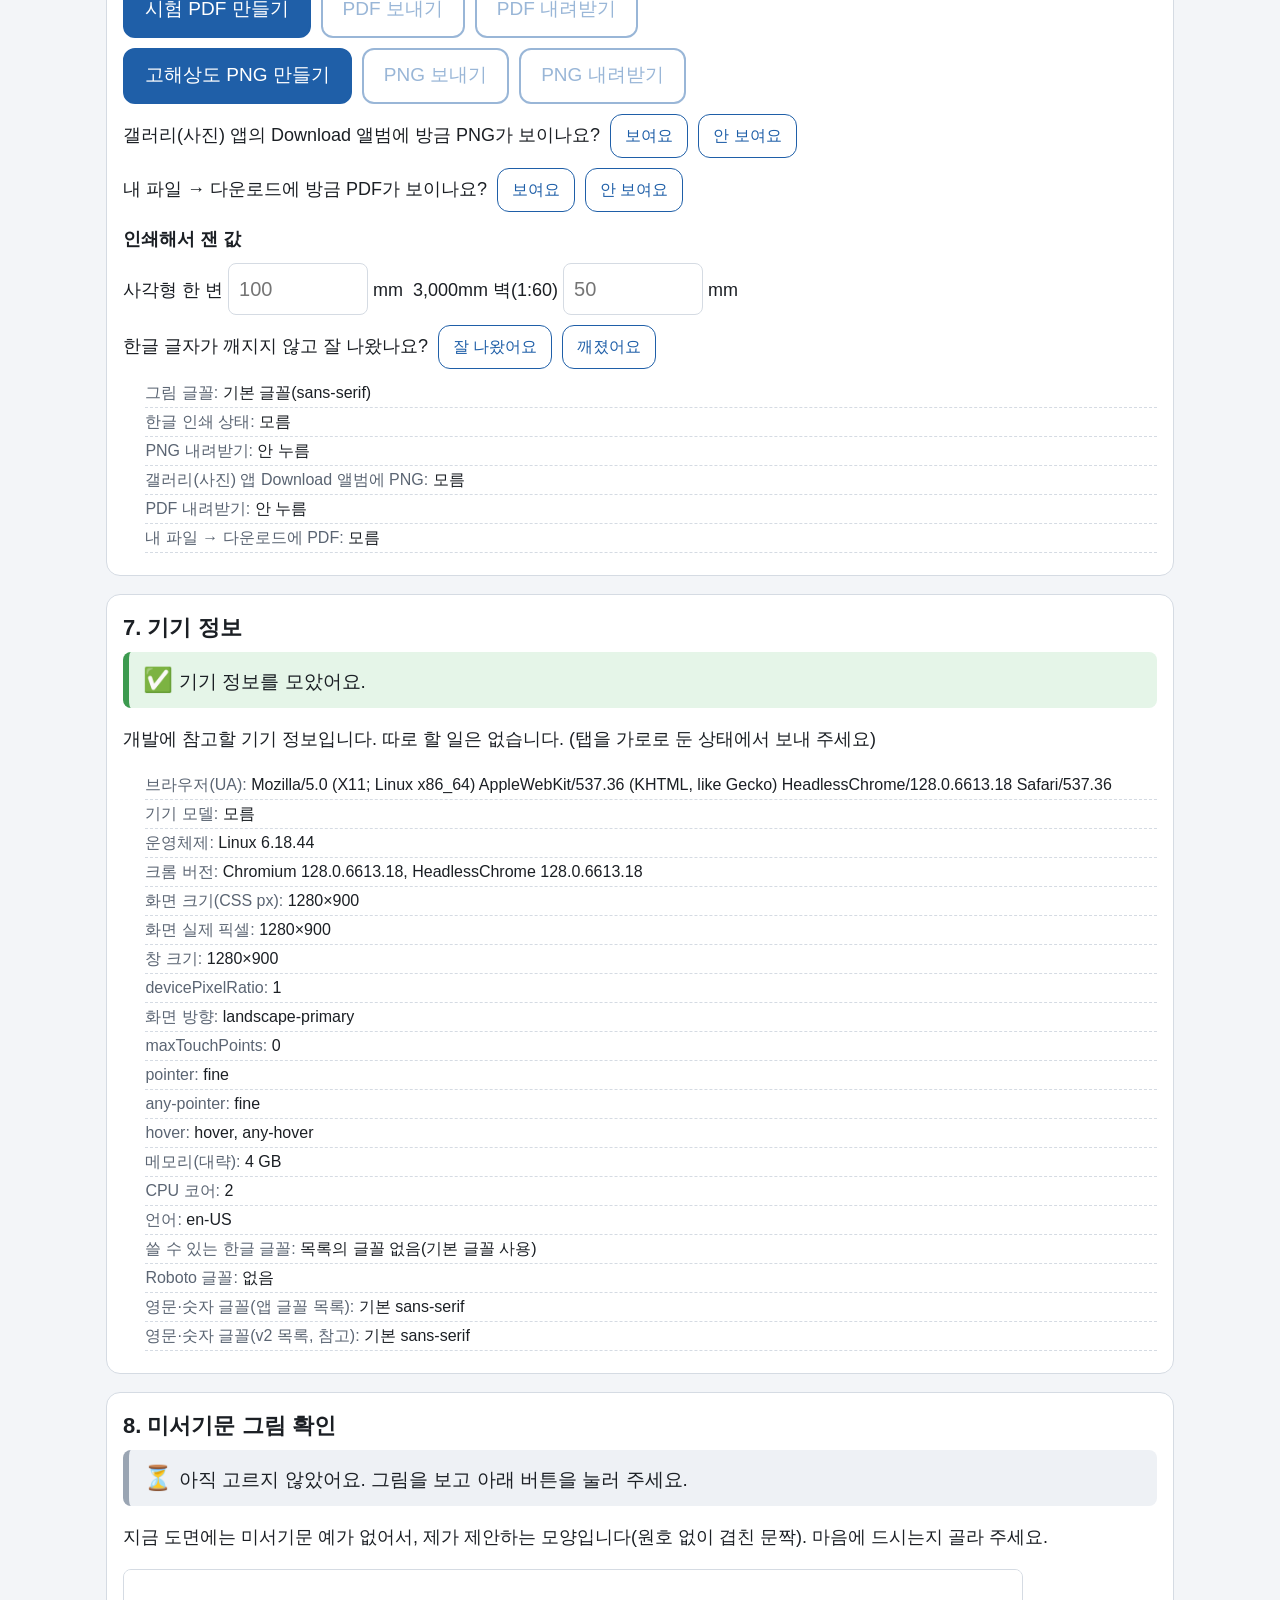
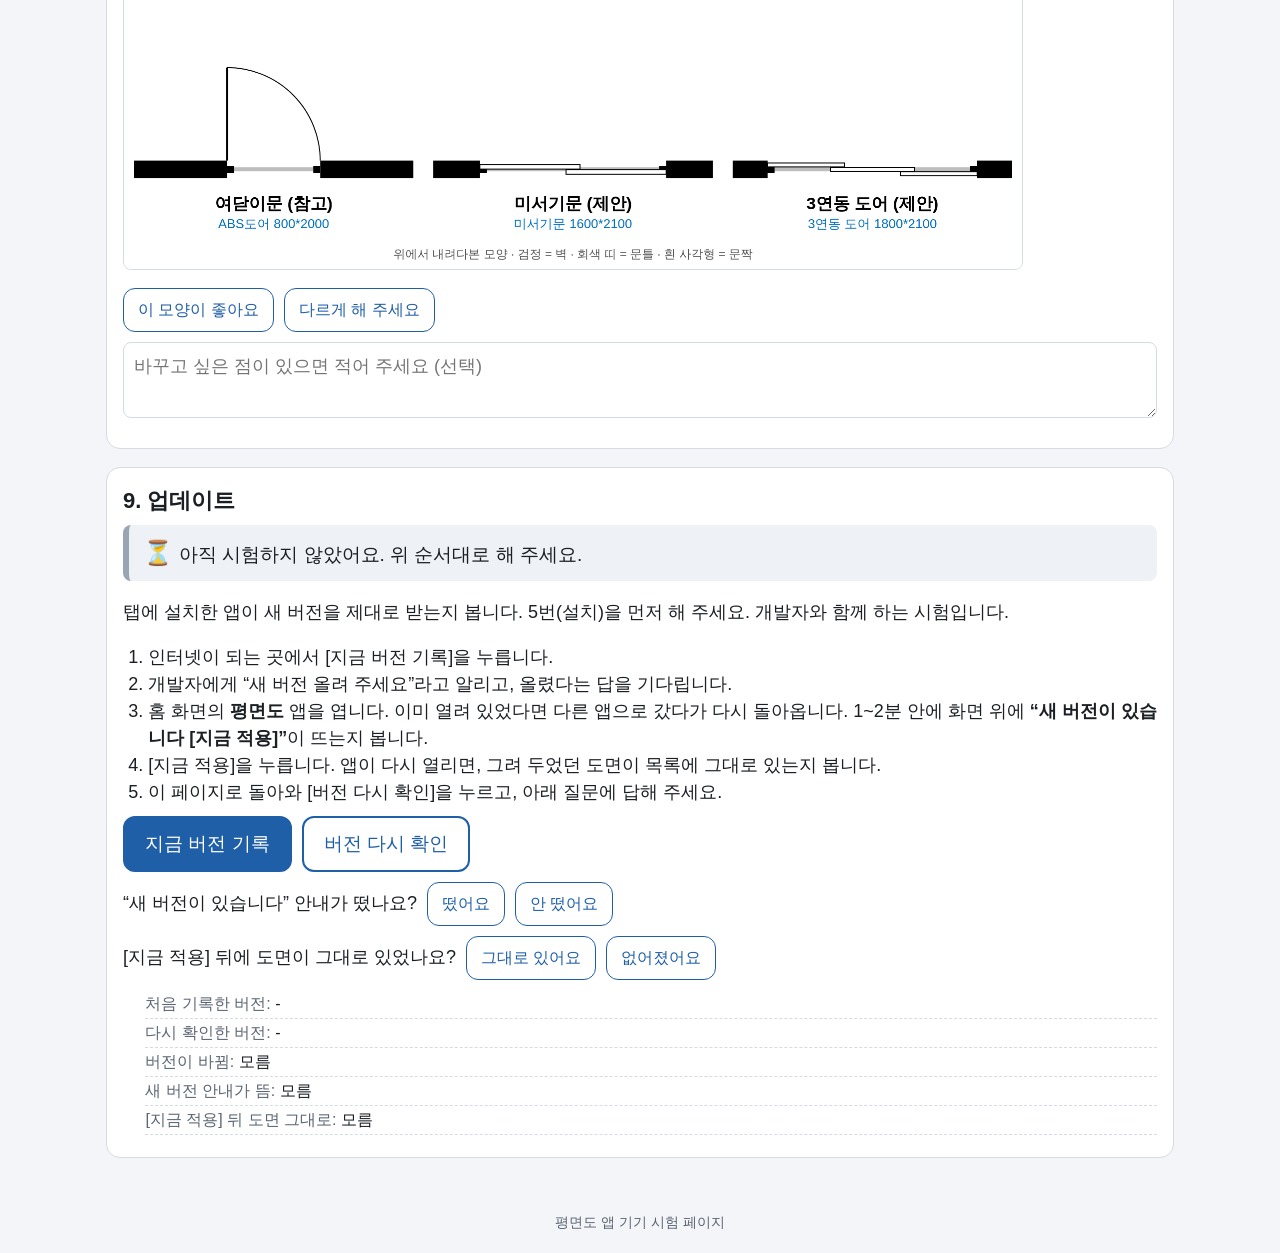
==== commit ee86e423: "평면도 앱 0.6.4: 창·문 글씨를 창·문 바로 옆에, 탭 출력 저장(갤러리·드라이브) Co-Authored-By: Claude Opus 5.5 <noreply@anthropic" ====
--- a/devtest/index.html
+++ b/devtest/index.html
@@ -148,6 +148,9 @@
       <li>[시험 PDF 만들기] → [PDF 보내기]로 드라이브에 저장하거나 [PDF 내려받기]를 누릅니다.</li>
       <li>인쇄할 때 크기를 <b>“실제 크기”</b>(또는 배율 100%)로 고릅니다. <b>“페이지에 맞춤”은 끄세요.</b></li>
       <li>인쇄한 종이를 자로 재서 아래 칸에 적어 주세요.</li>
+      <li><b>기기에 저장되는지:</b> [고해상도 PNG 만들기] → [PNG 내려받기]를 누른 뒤 <b>갤러리(사진) 앱</b>의 <b>Download</b> 앨범을 열어 보세요.
+        [PDF 내려받기]를 누른 뒤에는 <b>내 파일</b> 앱 → <b>다운로드</b>를 열어 보세요. 보이는지 아래에서 답해 주세요.
+        (앱에서 [출력] → [갤러리에 저장]을 누르면 같은 곳에 저장됩니다. 홈 화면에 설치한 앱에서도 한 번 해 보세요.)</li>
     </ol>
     <div class="row">
       <button id="pdfMake" class="primary" type="button">시험 PDF 만들기</button>
@@ -160,6 +163,17 @@
       <button id="pngDownload" type="button" disabled>PNG 내려받기</button>
     </div>
     <p id="printMsg" class="msg" role="status"></p>
+    <!-- v3 (2026-10-24): does a download reach the Gallery / 내 파일? (the app's [갤러리에 저장] is the same download) -->
+    <div class="row" id="galleryConfirm">
+      <span>갤러리(사진) 앱의 Download 앨범에 방금 PNG가 보이나요?</span>
+      <button class="small" type="button" data-gallery-png="yes">보여요</button>
+      <button class="small" type="button" data-gallery-png="no">안 보여요</button>
+    </div>
+    <div class="row" id="filesConfirm">
+      <span>내 파일 → 다운로드에 방금 PDF가 보이나요?</span>
+      <button class="small" type="button" data-files-pdf="yes">보여요</button>
+      <button class="small" type="button" data-files-pdf="no">안 보여요</button>
+    </div>
     <div class="preview" id="printPreview"></div>
     <h3>인쇄해서 잰 값</h3>
     <div class="row">
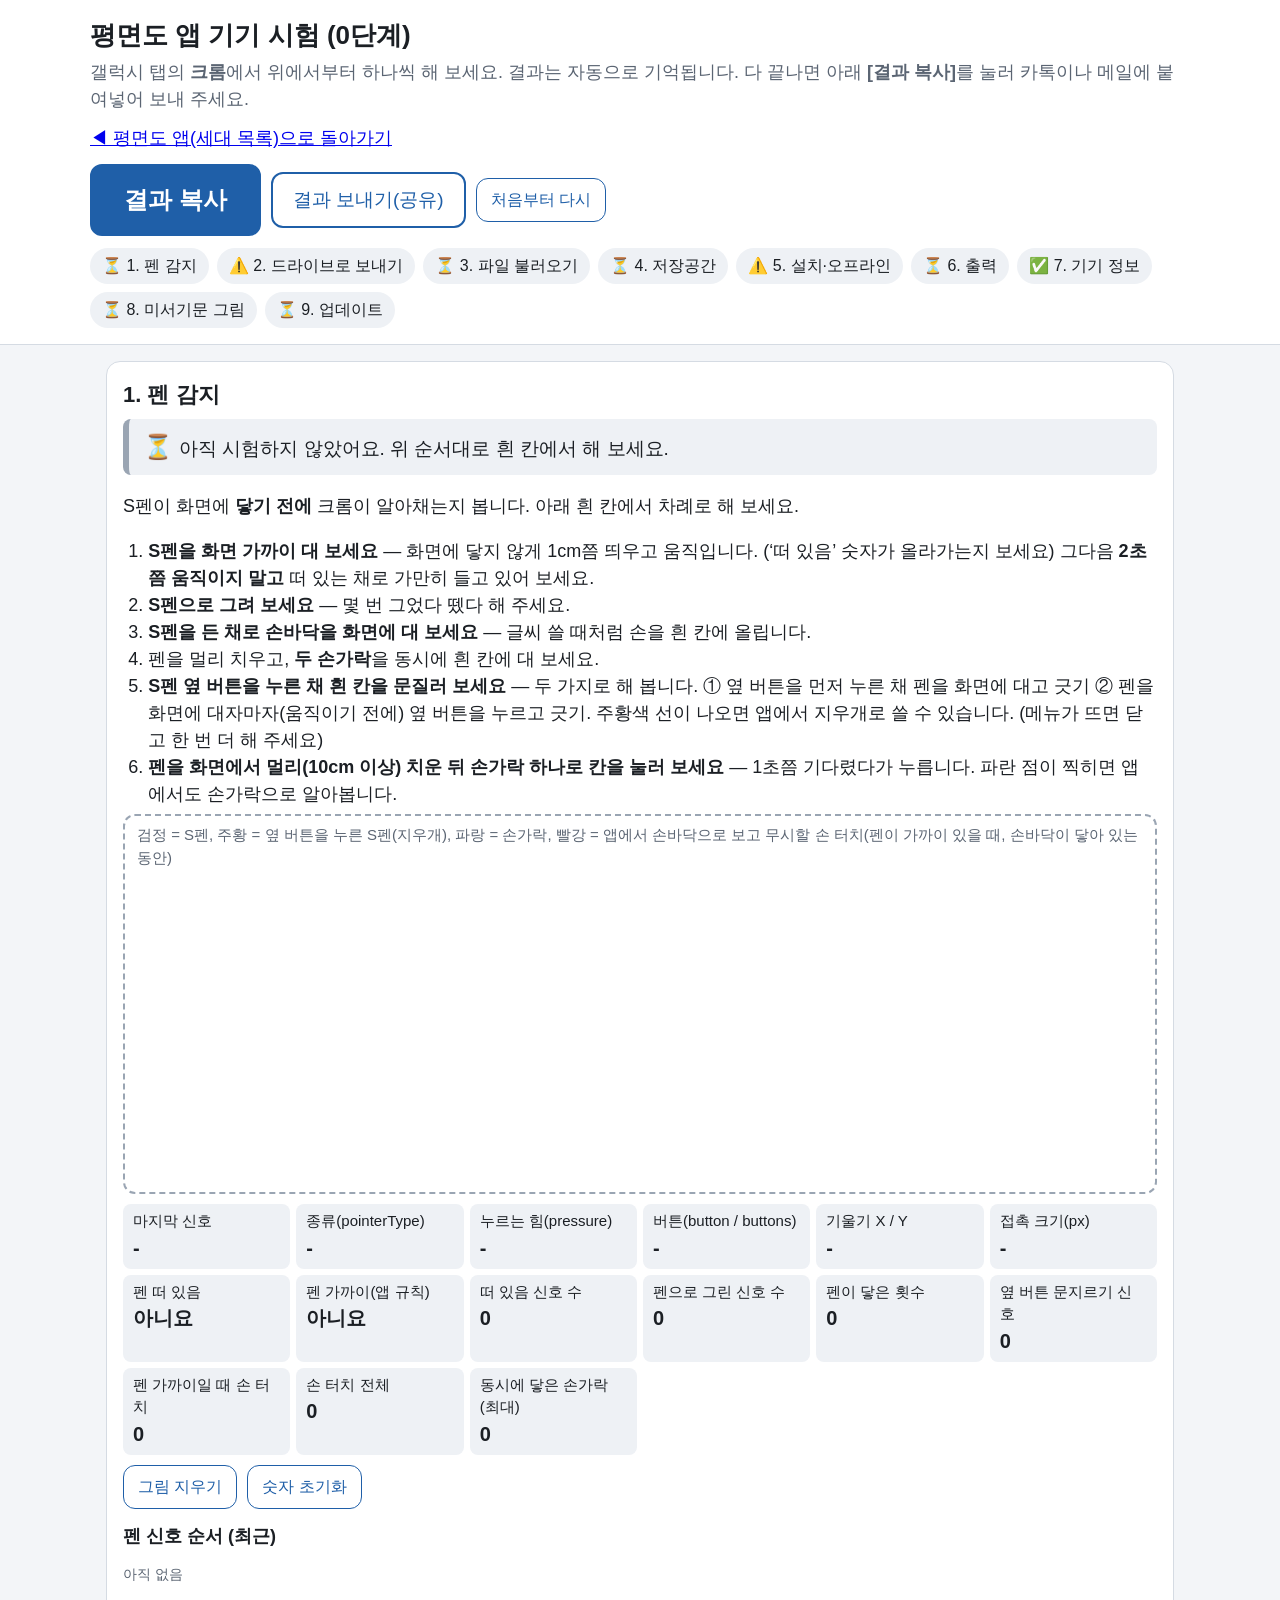
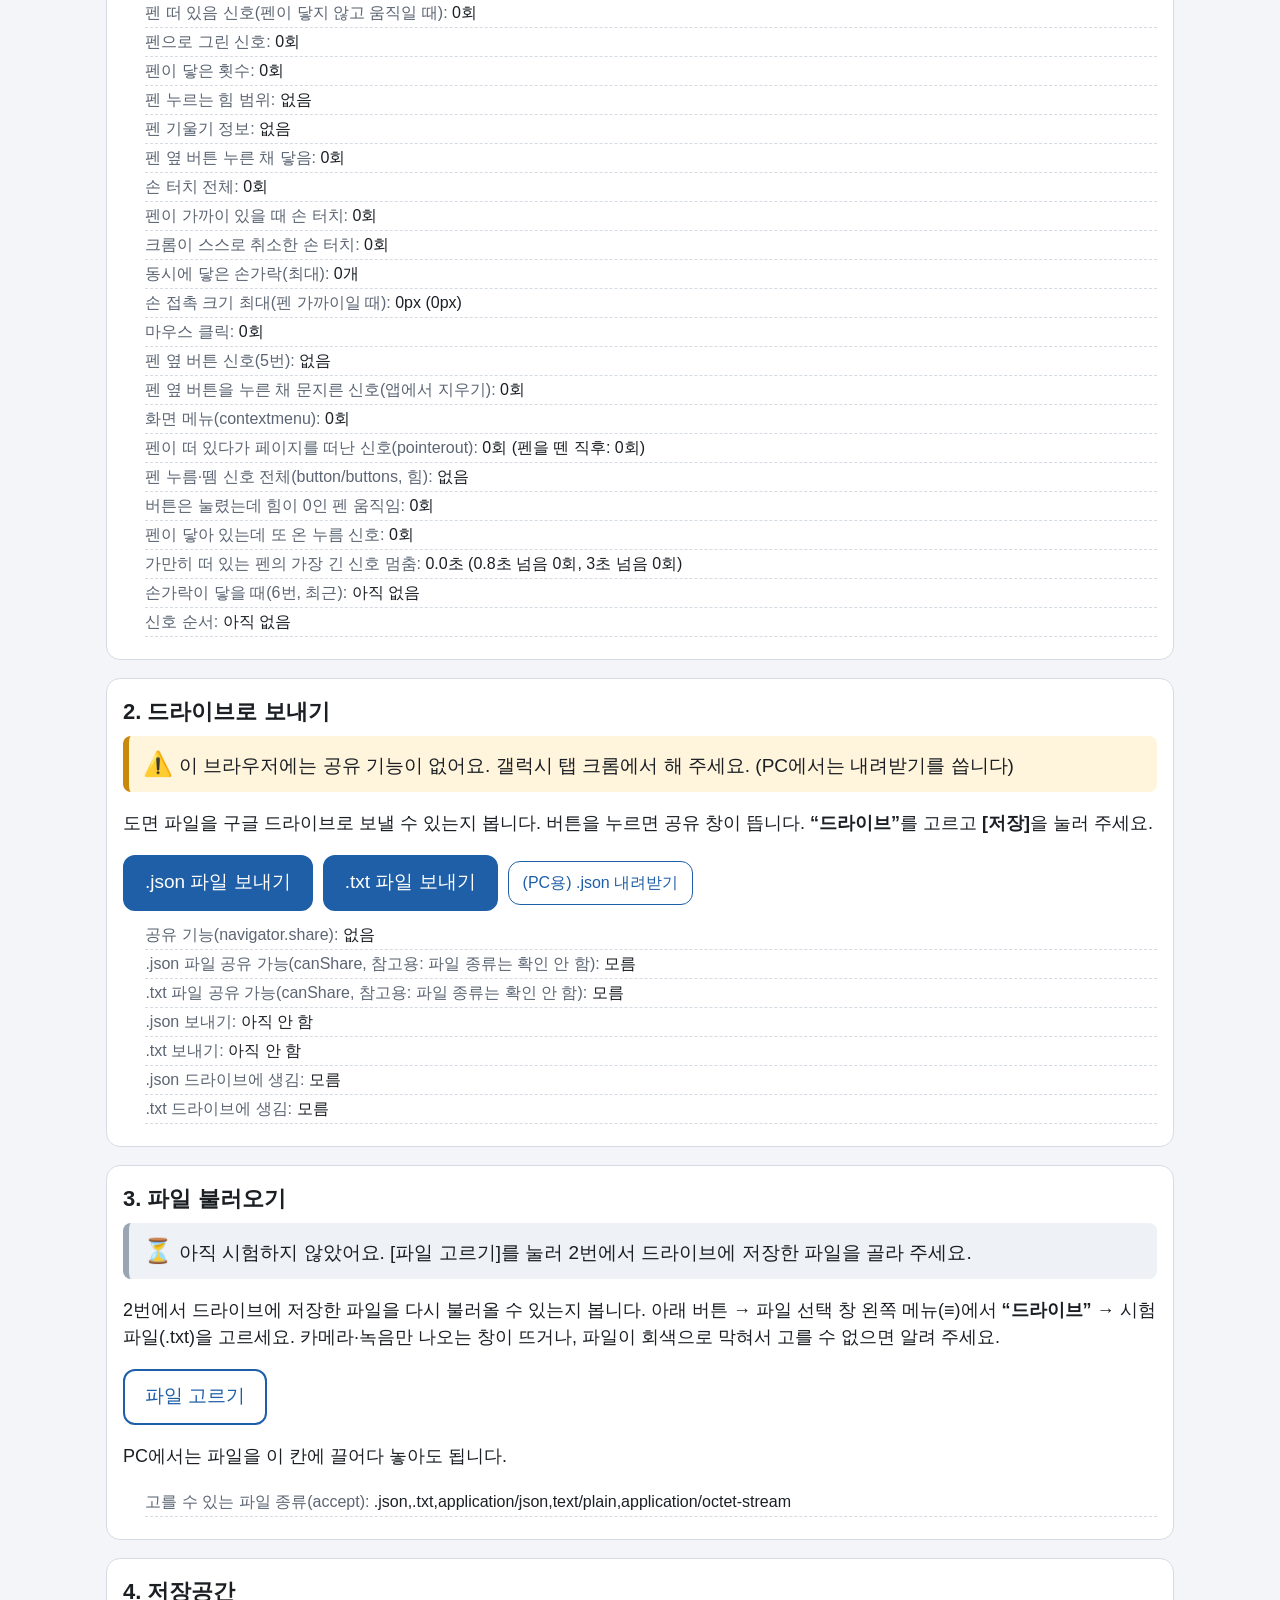
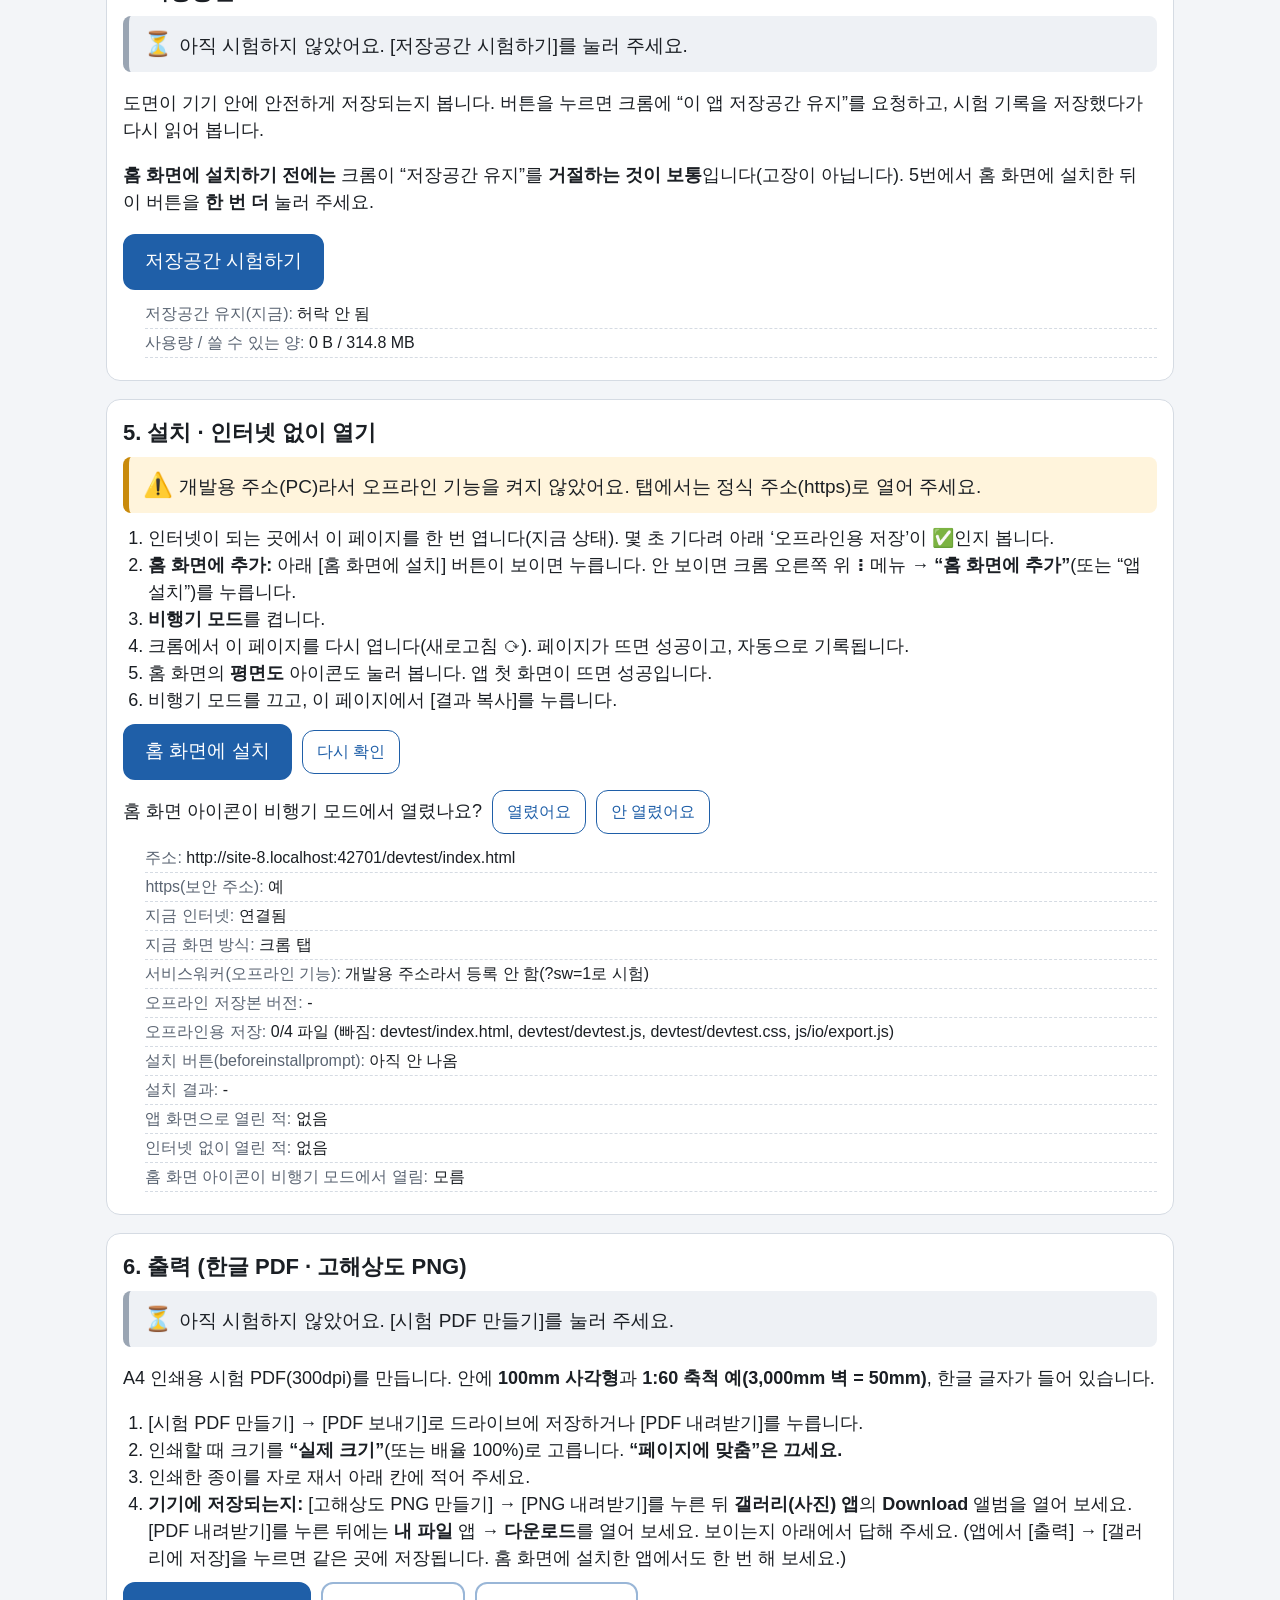
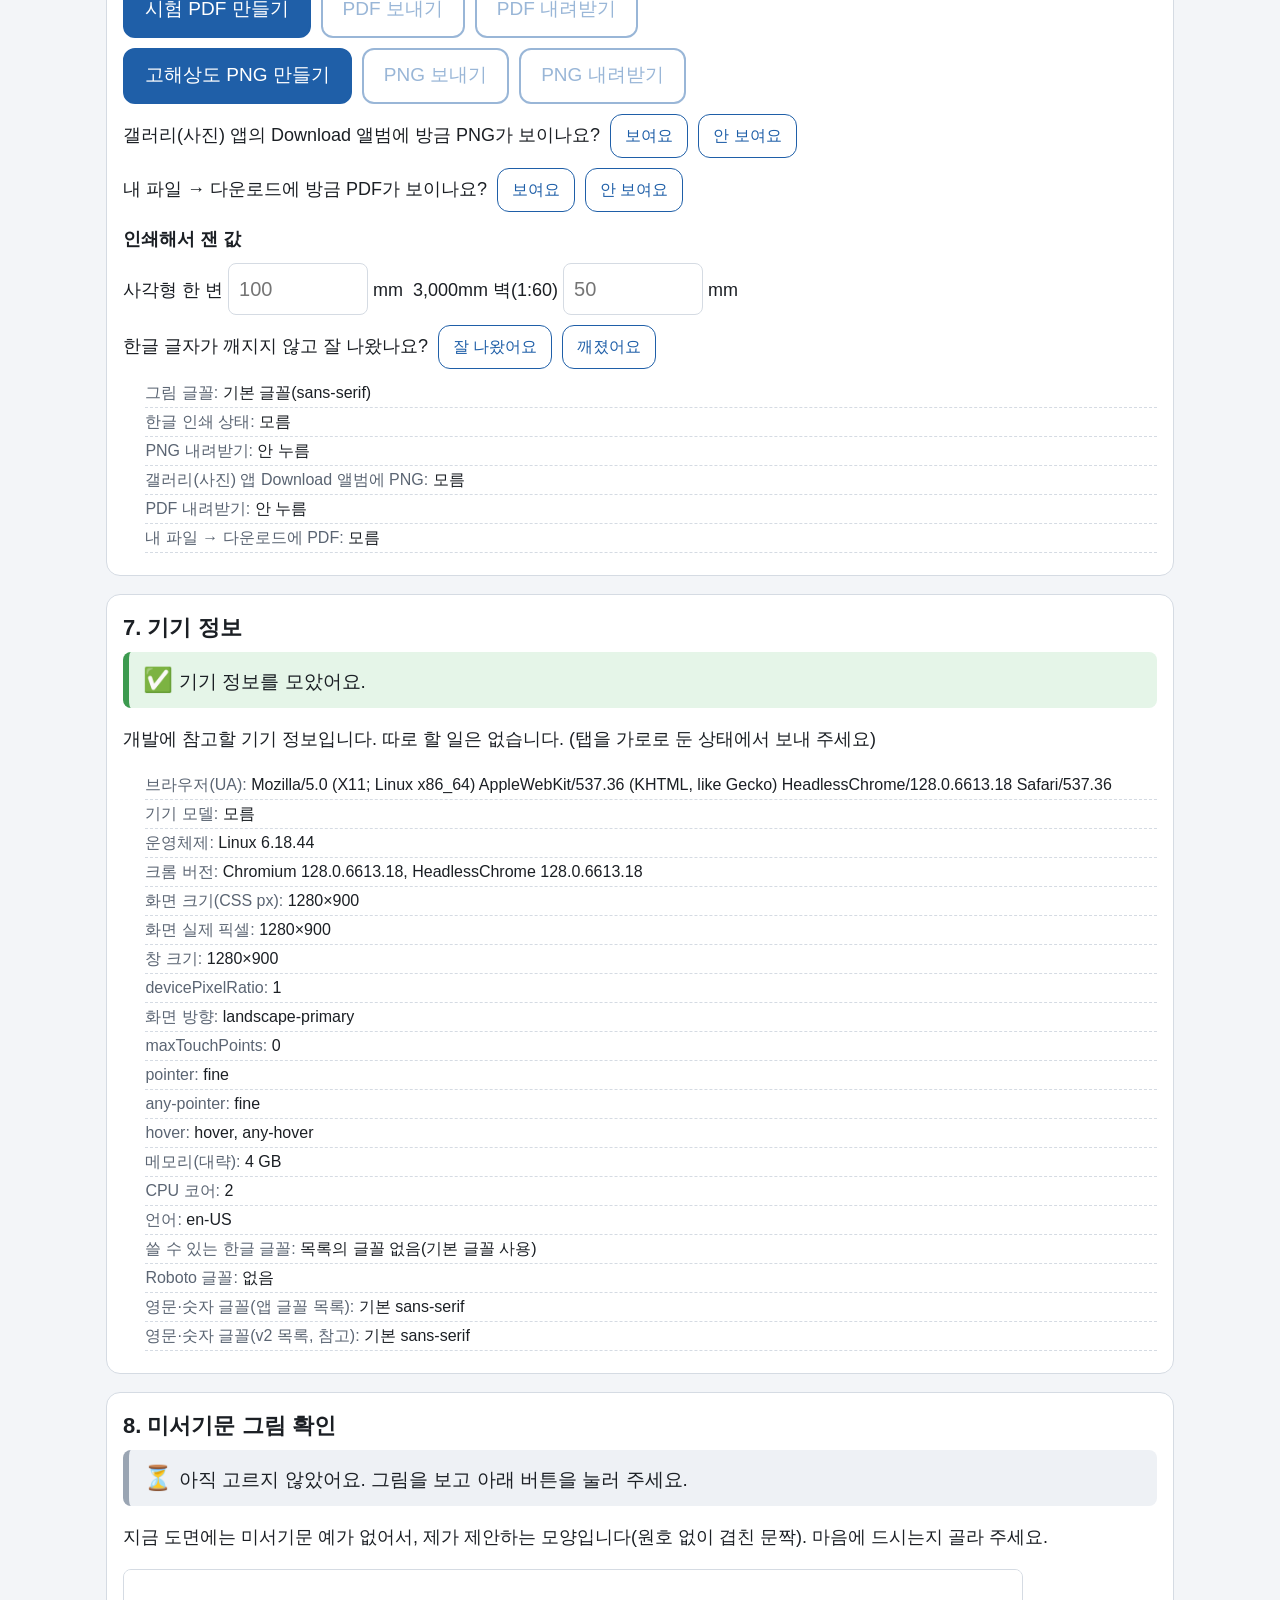
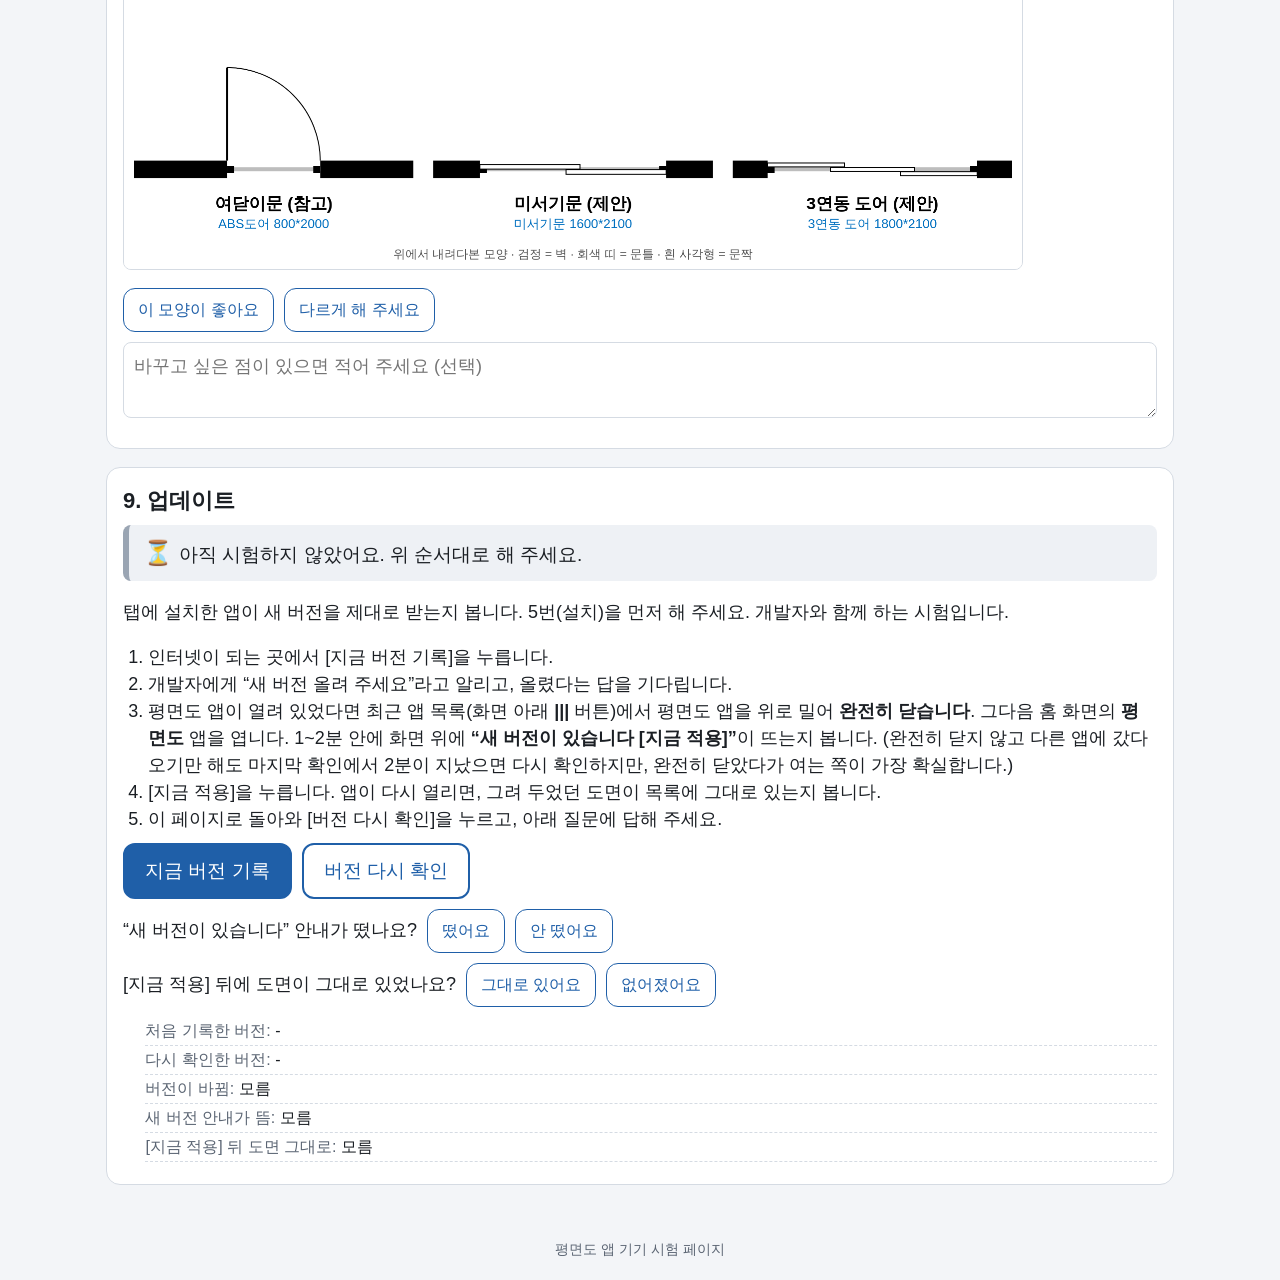
==== commit f0336e43: "평면도 앱 0.6.7: 외벽 표시, 전체 검토 수정 Co-Authored-By: Claude Opus 5.5 <noreply@anthropic.com>" ====
--- a/devtest/index.html
+++ b/devtest/index.html
@@ -218,7 +218,7 @@
     <ol>
       <li>인터넷이 되는 곳에서 [지금 버전 기록]을 누릅니다.</li>
       <li>개발자에게 “새 버전 올려 주세요”라고 알리고, 올렸다는 답을 기다립니다.</li>
-      <li>홈 화면의 <b>평면도</b> 앱을 엽니다. 이미 열려 있었다면 다른 앱으로 갔다가 다시 돌아옵니다. 1~2분 안에 화면 위에 <b>“새 버전이 있습니다 [지금 적용]”</b>이 뜨는지 봅니다.</li>
+      <li>평면도 앱이 열려 있었다면 최근 앱 목록(화면 아래 <b>|||</b> 버튼)에서 평면도 앱을 위로 밀어 <b>완전히 닫습니다</b>. 그다음 홈 화면의 <b>평면도</b> 앱을 엽니다. 1~2분 안에 화면 위에 <b>“새 버전이 있습니다 [지금 적용]”</b>이 뜨는지 봅니다. (완전히 닫지 않고 다른 앱에 갔다 오기만 해도 마지막 확인에서 2분이 지났으면 다시 확인하지만, 완전히 닫았다가 여는 쪽이 가장 확실합니다.)</li>
       <li>[지금 적용]을 누릅니다. 앱이 다시 열리면, 그려 두었던 도면이 목록에 그대로 있는지 봅니다.</li>
       <li>이 페이지로 돌아와 [버전 다시 확인]을 누르고, 아래 질문에 답해 주세요.</li>
     </ol>
